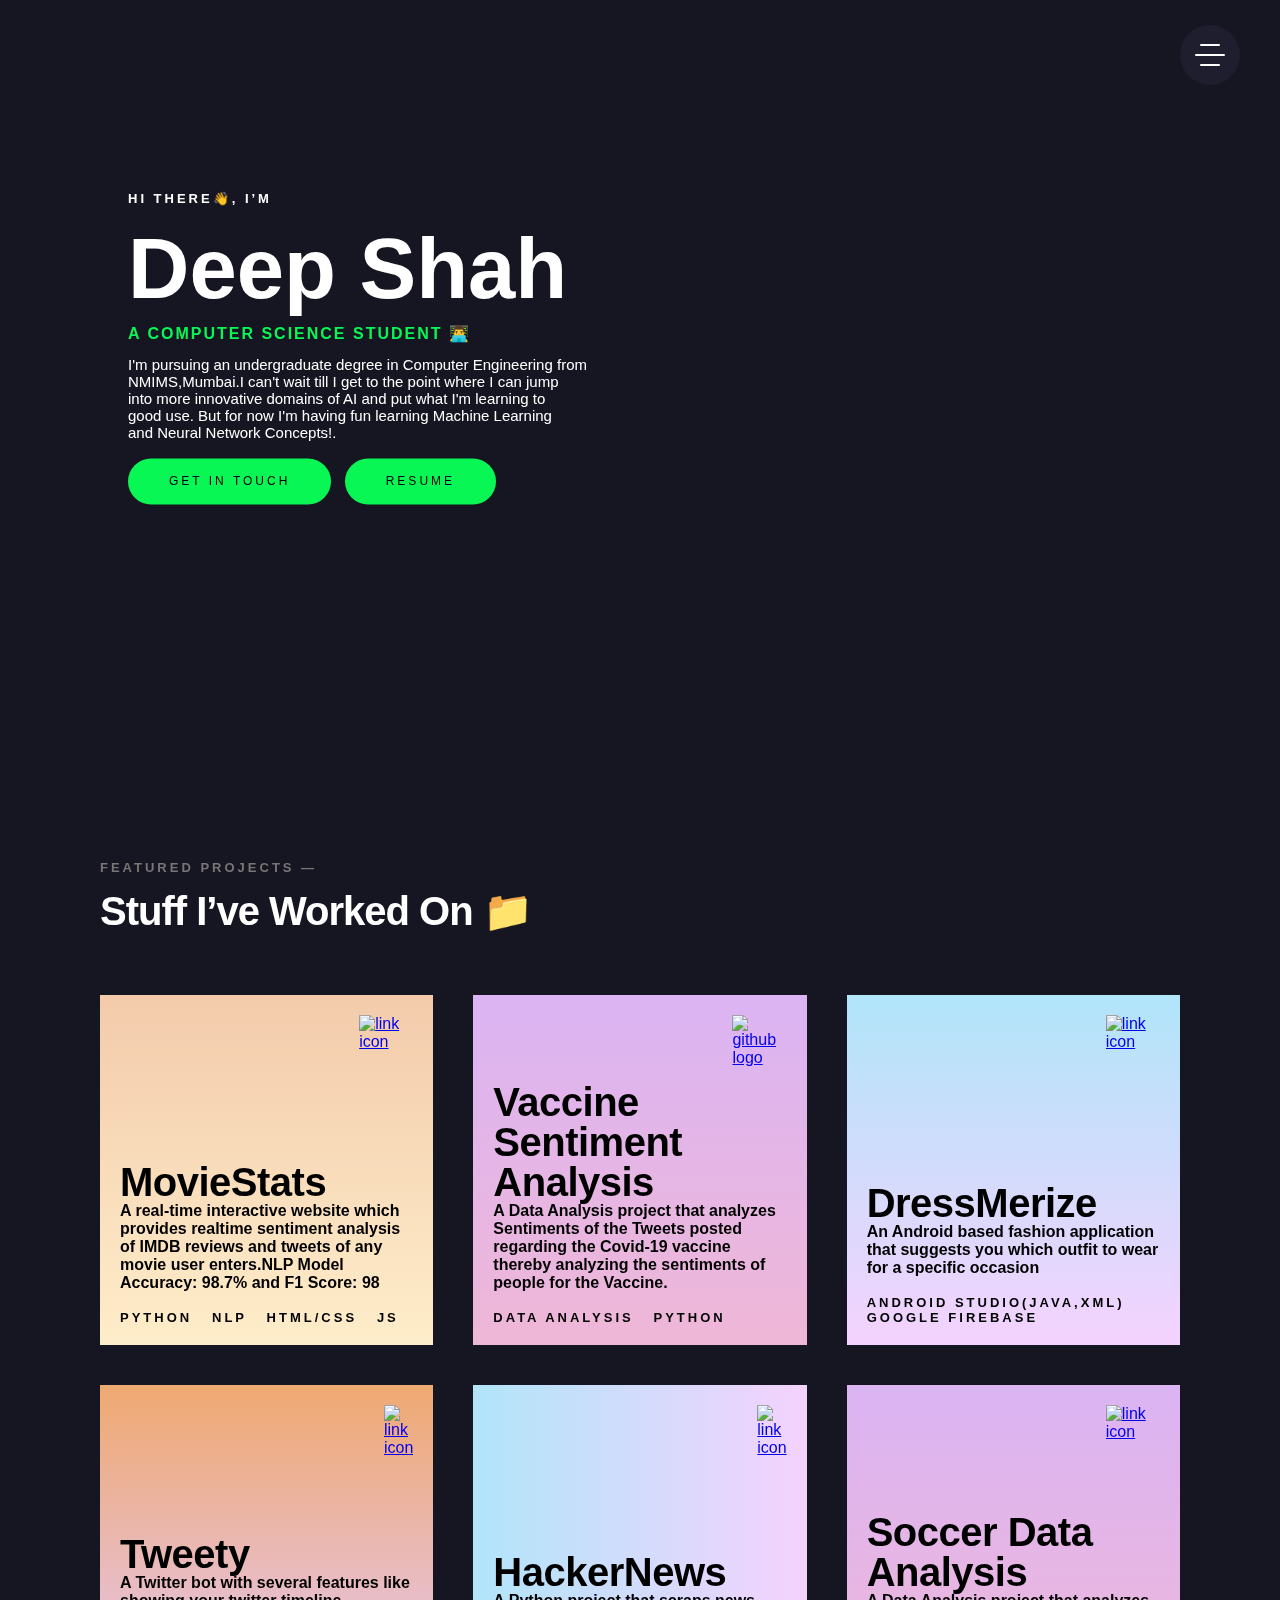
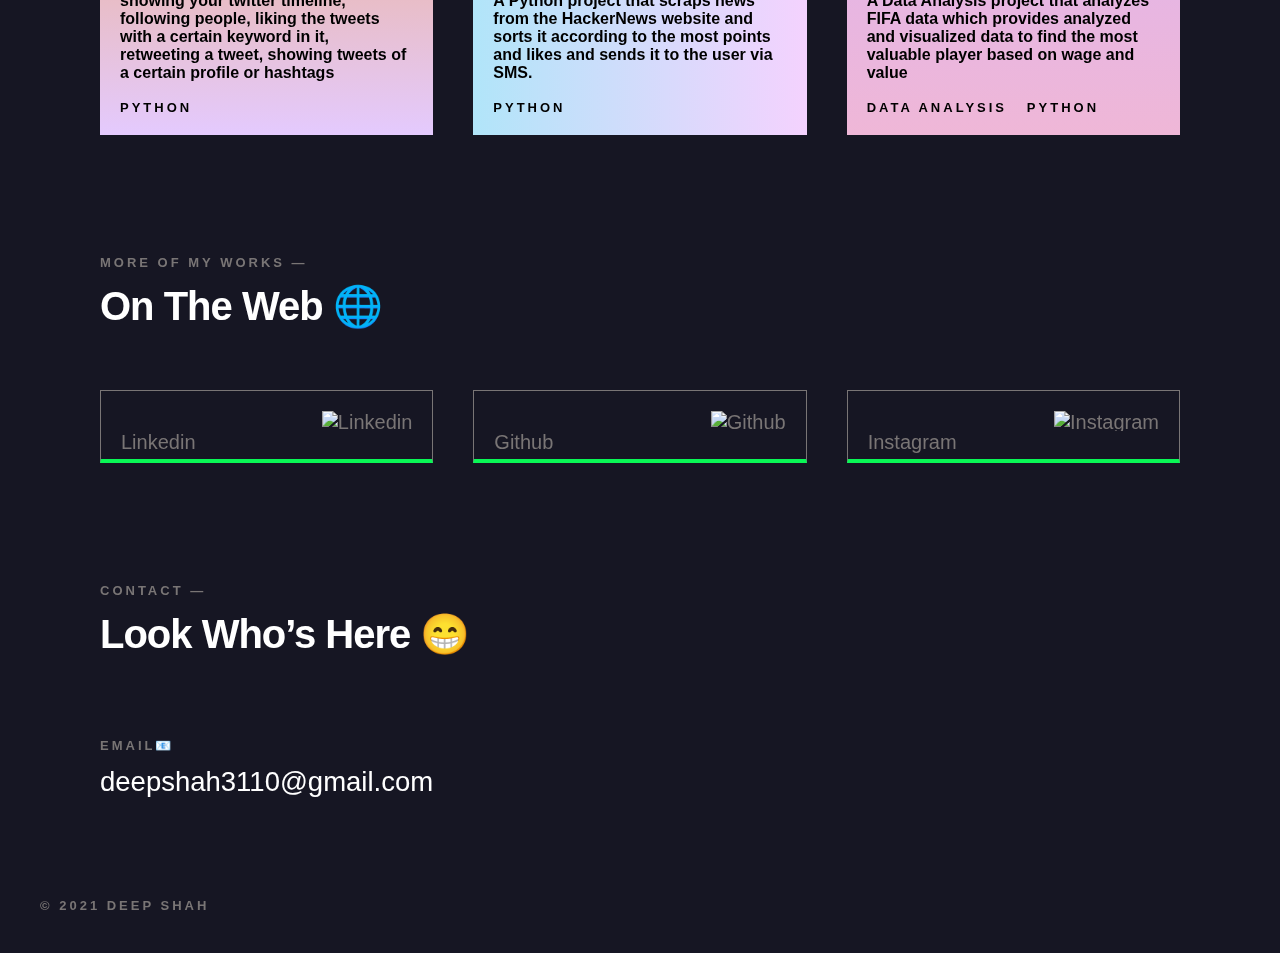
==== index.html @ 9e198e6c "Update index.html" ====
<!DOCTYPE html>
<html lang="en">
   <head>
      <meta charset="UTF-8">
      <meta name="viewport" content="width=device-width, initial-scale=1.0">
      <!-- Primary Meta Tags -->
<title>Deep Shah</title>
<meta name="title" content="Deep Shah">
<meta name="description" content="A Computer Science Student">
<meta property="og:image" content="https://i.ibb.co/HFxVt7S/Shared-Screenshot.jpg">


<meta property="og:type" content="website"
<meta property="og:title" content="Deep Shah">
<meta property="og:description" content="A Computer Science Student">
<meta property="og:image" content="https://i.ibb.co/HFxVt7S/Shared-Screenshot.jpg">

<!-- Twitter -->
<meta property="twitter:card" content="summary_large_image">
<meta property="twitter:title" content="Deep Shah">
<meta property="twitter:description" content="A Computer Science Student">
<meta property="twitter:image" content="https://i.ibb.co/HFxVt7S/Shared-Screenshot.jpg">

      <title>Deep Shah</title>
      <link rel="icon" type="image/png" sizes="32x32" href="img/favicon.ico">
      <meta name="theme-color" content="#000000">
      <meta name="description" content="Deep Shah Portfolio">
      <meta name="Keywords" content="Deep Shah, Portfolio, Student, Developer, Software Engineer, Mumbai, Indias">
      <meta property="og:site_name" content="deepshah.in">
      <meta property="og:title" content="Deep Shah">
      <meta property="og:description" content="A Computer Science Student">
      <meta property="og:image" itemprop="image" content="card.532ab2cb.png">
      <meta property="og:type" content="website">
      <meta name="twitter:card" content="summary_large_image">
      <meta name="twitter:site" content="@deepshah">
      <meta name="twitter:creator" content="@deepshah">
      <meta name="twitter:title" content="deepshah.in">
      <meta name="twitter:description" content="A Computer Science Student">
      <meta name="twitter:image" content="card.532ab2cb.png">
      <meta name="twitter:app:country" content="NG">
      <link rel="stylesheet" href="src.ab891ce8.css">
      <script type="text/javascript" src="https://code.jquery.com/jquery-1.12.1.min.js"></script>
      <script src="https://cdnjs.cloudflare.com/ajax/libs/magnific-popup.js/1.1.0/jquery.magnific-popup.js"></script>
      <link rel="stylesheet" href="https://cdnjs.cloudflare.com/ajax/libs/magnific-popup.js/1.1.0/magnific-popup.css" />
<script data-ad-client="ca-pub-5283065547699216" async src="https://pagead2.googlesyndication.com/pagead/js/adsbygoogle.js"></script>
      <!-- Global site tag (gtag.js) - Google Analytics -->
<script async src="https://www.googletagmanager.com/gtag/js?id=G-DWX4NHSK16"></script>
<script>
  window.dataLayer = window.dataLayer || [];
  function gtag(){dataLayer.push(arguments);}
  gtag('js', new Date());

  gtag('config', 'G-DWX4NHSK16');
</script>
<script src='https://kit.fontawesome.com/a076d05399.js'></script>
<!--INLINE CSS STARTS-->
<style>
.nav-container .nav-main .box-wrapper .box {
    background-color: #1e1e2f;;
    width: 25vw;
    height: 0;
}

body{
   overflow-x: hidden;
}
.nav-container .nav-icon {
    background-color: #1e1e2f;
    position: absolute;
    right: 4rem;
    top: 2.5rem;
    z-index: 10;
    width: 6rem;
    height: 6rem;
    border-radius: 50%;
    cursor: pointer;
    position: fixed;
    display: flex;
    flex-direction: column;
    align-items: center;
    justify-content: center;
}
.nav-container .nav-main__content--box .list__item a {
    text-transform: uppercase;
    font-size: 3rem;
    text-decoration: none;
    color: white;
    font-family: Calibre-Medium, sans-serif;
    letter-spacing: -1px;
    transition: all .2s ease-in-out;
}
</style>
<!--INLINE CSS ENDS-->
<!------------------------------------------------------------------------------------------------------>
<!--JAVASCRIPT CODE STARTS-->
<!--Embeded Video from MovieStats-->
<script>
   $(function() {
       $('.popup-youtube').magnificPopup({
           type: 'iframe',
           mainClass: 'mfp-fade',
           removalDelay: 160,
           preloader: false,
           fixedContentPos: false
       });
   });
</script>
<!--Embeded Video from DressMerize-->
<script>
        $(function() {
       $('#projectbox-vid').magnificPopup({
           type: 'iframe',
           mainClass: 'mfp-fade',
           removalDelay: 160,
           preloader: false,
           fixedContentPos: false
       });
   });
</script>
<!--Embeded Video from Tweety-->
<script>
         $(function() {
        $('#projectbox-vid1').magnificPopup({
            type: 'iframe',
            mainClass: 'mfp-fade',
            removalDelay: 160,
            preloader: false,
            fixedContentPos: false
        });
    });
</script>
<!--Embeded Video from HackerNews-->
<script>
            $(function() {
           $('#projectbox-vid2').magnificPopup({
               type: 'iframe',
               mainClass: 'mfp-fade',
               removalDelay: 160,
               preloader: false,
               fixedContentPos: false
           });
       });
</script>
<!--Embeded Video from Soccer Data Analysis-->
<script>
               $(function() {
              $('#projectbox-vid3').magnificPopup({
                  type: 'iframe',
                  mainClass: 'mfp-fade',
                  removalDelay: 160,
                  preloader: false,
                  fixedContentPos: false
              });
          });
</script>
<script>
                  $(function() {
                 $('#projectbox-vid4').magnificPopup({
                     type: 'iframe',
                     mainClass: 'mfp-fade',
                     removalDelay: 160,
                     preloader: false,
                     fixedContentPos: false
                 });
             });
</script>

<!--JAVASCRIPT CODE ENDS-->
<!------------------------------------------------------------------------------------------------------>
</head>
<body style="background-color: #161623">

      <div class="cursor"></div>
      <div class="nav-container">
         <div class="nav-icon">
            <div class="bar1"></div>
            <div class="bar2"></div>
            <div class="bar3"></div>
         </div>
         <nav class="nav-main">
            <div class="box-wrapper">
               <div class="box"></div>
               <div class="box"></div>
               <div class="box"></div>
               <div class="box"></div>
            </div>
            <div class="nav-main__content">
               <div class="nav-main__content--box">
                  <h4 class="heading-4" style="color:white">on the web</h4>
                  <div class="social-links">
                     <div class="social-links--box">
                        <link rel="stylesheet" href="https://cdnjs.cloudflare.com/ajax/libs/font-awesome/4.7.0/css/font-awesome.min.css">

                        <a href="https://www.linkedin.com/in/deep3110/" target="_blank"><i class="fa fa-linkedin" style="font-size:20px;color:white ;margin-right: 2rem;
                           height: 1.7rem;
                         "></i></a>
                         <a href="https://github.com/deep-3110" target="_blank"><i class="fa fa-github" style="font-size:20px;color:white ;margin-right: 2rem;
                           height: 1.7rem;
                         "></i></a>
                        
                       <a href="https://www.instagram.com/deep.shah31/" target="_blank"><i class="fa fa-instagram" style="font-size:20px;color:white ;margin-right: 2rem;
                        height: 1.7rem;
                      "></i></a>
                        </div>
                     <div class="social-links--box">  
                        <a href="mailto:deepshah3110@gmail.com" target="_blank"><i class="fa fa-envelope" style="font-size:20px;color:white ;margin-right: 2rem;
                        height: 1.7rem"></i></a>
                        <a href="https://www.hackerrank.com/deepshah3110" target="_blank"><i class="fab fa-hackerrank"style="font-size:20px;color:white ;margin-right: 2rem;
                           height: 1.7rem;"></i></a>
                        <a href="https://medium.com/@deepshah3110 " target="_blank"><i class="fa fa-medium" style="font-size:20px;color:white ;margin-right: 2rem;
                           height: 1.7rem;
                         "></i></a> </div>
                  </div>
                  <a class="resume" href="img/Deep Shah.pdf" target="_blank" rel="noopener noreferrer" style="font-size:40px;color:white">Resume 📗</a> 
               </div>
               <div class="nav-main__content--box">
                  
                  <ul class="list">
                     <h4 class="heading-4" style="color:white">Deep Shah</h4>
                   <br>
                     <li class="list__item"><a href="#home" class="list__link" style="color:white">Home</a></li>
                     <li class="list__item"><a href="#projects" class="list__link" style="color:white">projects</a></li>
                     <li class="list__item"><a href="#contact" class="list__link" style="color:white">contact</a></li>
                  </ul>
               </div>
            </div>
         </nav>
         <nav class="nav-sub">
            <picture>
               <source media="(max-width:37.5em)" srcset="">
         
            </picture>
         </nav>
      </div>
      <div class="smooth-scroll-wrapper">
         <section class="content">
            <header id="home" class="header">
               <div class="hero">
                  <h5 class="heading-5">Hi there👋, I’m</h5>
                  <br>
                <h1 style="  font-size: 85px;
                line-height: 90px;">
                   Deep Shah
                </h1>
                  <h4 class="heading-4 pri-color mt-s mb-s" style="letter-spacing: 2px;">A Computer Science Student 👨‍💻</h4>
                  <p class="paragraph mb-m" style="color:white">I'm pursuing an undergraduate degree in Computer Engineering from<br> NMIMS,Mumbai.I can't wait till I get to the point where I can jump<br> into more innovative domains of AI and put what I'm learning to<br> good use. But for now I'm having fun learning Machine Learning <br>and Neural Network Concepts!.</p>
                  <a href="#contact" class="cta">get in touch</a>
                  &nbsp; 
                  <a href="img/Deep Shah.pdf" target="_blank" class="cta">Resume</a> 
               </div>
            </header>
            <main>
               <section id="projects" class="project">
                  <h5 class="heading-5 sec-color mb-s">featured projects &mdash;</h5>
                  <h2 class="heading-2">Stuff I’ve worked on 📁</h2>
                  <!-------------------------------MOVIESTATS PROJECT CARD------------------------------------>
                  <div class="project-box__wrapper" >
                     <div class="project-box" id="projectbox-vid" href="https://drive.google.com/file/d/1_Iu3IIRG9fG-NnR9P7fNTydlkXpRRg5o/preview">
                        <div class="project-box__link"> <!--<a href="https://moviestat.herokuapp.com/" target="_blank" rel="noopener noreferrer"><img src="github.a1bad59c.svg" alt="github logo"></a>-->&nbsp; <a href="https://moviestat.herokuapp.com/" target="_blank" rel="noopener noreferrer"><img src="svg/link.66854e8a.svg" alt="link icon"></a> </div>
                        <div class="project-box__content">
                           <h3 class="heading-3 mb-l" style="margin-bottom: 0rem;">MovieStats</h3>
                           <h4 class="">A real-time interactive website which provides realtime sentiment analysis of IMDB reviews and
                              tweets of any movie user enters.NLP Model Accuracy: 98.7% and F1 Score: 98</h4>
                       <br>
                           <h5 class="heading-5">Python &nbsp; NLP &nbsp; HTML/CSS &nbsp; JS</h5>
                        </div>
                     </div>
                     
                     <!---------------COVID 19 VACCINE SENTIMENT ANALYSIS---------------->
                     <div class="project-box" onclick="location.href='https://github.com/deep-3110/Covid19-Vaccine-Sentiment-Analysis/blob/main/Covid-19%20Vaccine%20Sentiment%20Analysis.ipynb'">
                        <div class="project-box__link"> &nbsp;<a href="https://github.com/deep-3110/Covid19-Vaccine-Sentiment-Analysis/blob/main/Covid-19%20Vaccine%20Sentiment%20Analysis.ipynb" target="_blank" rel="noopener noreferrer"><img src="svg/link.66854e8a.svg" alt="github logo"></a><!--&nbsp; <a class="popup-youtube" href="https://drive.google.com/file/d/1nu9xFA_rJ9eEJfsdBsHn_STsyOIgYeQ9/preview" target="_blank" rel="noopener noreferrer"><img src="svg/link.66854e8a.svg" alt="link icon"></a>--> </div>
                        <div class="project-box__content">
                           <h3 class="heading-3 mb-l" style="margin-bottom: 0rem;">Vaccine Sentiment Analysis</h3>
                          <h4 class="">A Data Analysis project that analyzes Sentiments of the Tweets posted regarding the Covid-19 vaccine thereby analyzing the sentiments of people for the Vaccine.</h4>
                      <br>
                          <h5 class="heading-5">Data Analysis &nbsp; Python</h5></div>
                     </div>
                     
                  <!-------------------------------DRESSMERIZE PROJECT CARD------------------------------------>
                     <div class="project-box" id="projectbox-vid1" href="https://drive.google.com/file/d/1kJZit7S6lqpl5-kJCbyme80lWjgjj3o6/preview" >
                        <div class="project-box__link"> <!--<a href="https://drive.google.com/file/d/1kJZit7S6lqpl5-kJCbyme80lWjgjj3o6/view?usp=sharing" target="_blank" rel="noopener noreferrer"><img src="github.a1bad59c.svg" alt="github logo"></a>-->&nbsp; <a class="popup-youtube" href="https://drive.google.com/file/d/1kJZit7S6lqpl5-kJCbyme80lWjgjj3o6/preview" target="_blank" rel="noopener noreferrer"><img src="svg/link.66854e8a.svg" alt="link icon"></a> </div>
                        <div class="project-box__content">
                           <h3 class="heading-3 mb-l" style="margin-bottom: 0rem;">DressMerize</h3>
                          <h4 class="">An Android based fashion application that suggests you which outfit to wear for a specific occasion</h4>
                      <br>
                          <h5 class="heading-5">Android Studio(Java,XML) &nbsp; Google Firebase</h5>
                  </div>
                     </div>
                     
                  <!-------------------------------TWEETS PROJECT CARD------------------------------------>
                     <div class="project-box"  id="projectbox-vid2" href="https://drive.google.com/file/d/1nu9xFA_rJ9eEJfsdBsHn_STsyOIgYeQ9/preview">
                        <div class="project-box__link"> <!--<a href="https://drive.google.com/file/d/1nu9xFA_rJ9eEJfsdBsHn_STsyOIgYeQ9/view?usp=sharing" target="_blank" rel="noopener noreferrer"><img src="github.a1bad59c.svg" alt="github logo"></a>-->&nbsp; <a class="popup-youtube" href="https://drive.google.com/file/d/1nu9xFA_rJ9eEJfsdBsHn_STsyOIgYeQ9/preview" target="_blank" rel="noopener noreferrer"><img src="svg/link.66854e8a.svg" alt="link icon"></a> </div>
                        <div class="project-box__content">
                           <h3 class="heading-3 mb-l" style="margin-bottom: 0rem;">Tweety</h3>
                          <h4 class="">A Twitter bot with several features like showing your twitter timeline, following people, liking the tweets with a certain keyword in it, retweeting a tweet, showing tweets of a certain profile or hashtags</h4>
                      <br>
                          <h5 class="heading-5">Python</h5></div>
                     </div>
                     
                  <!-------------------------------HACKERNEWS PROJECT CARD------------------------------------>
                     <div class="project-box"  id="projectbox-vid3" href="https://drive.google.com/file/d/1VM1yaqKwY2SGwjmaCfVyrjHgW8tpm-_E/preview" >
                        <div class="project-box__link"> <!--<a href="https://drive.google.com/file/d/1VM1yaqKwY2SGwjmaCfVyrjHgW8tpm-_E/view?usp=sharing" target="_blank" rel="noopener noreferrer"><img src="github.a1bad59c.svg" alt="github logo"></a>-->&nbsp;&nbsp; <a a class="popup-youtube" href="https://drive.google.com/file/d/1VM1yaqKwY2SGwjmaCfVyrjHgW8tpm-_E/preview" target="_blank" rel="noopener noreferrer"><img src="svg/link.66854e8a.svg" alt="link icon"></a> </div>
                        <div class="project-box__content">
                         <h3 class="heading-3 mb-l" style="margin-bottom: 0rem;">HackerNews</h3>
                          <h4 class="">A Python project that scraps news from the HackerNews website and sorts it according to the most points and likes and sends it to the user via SMS. </h4>
                      <br>
                          <h5 class="heading-5">Python</h5>    
                        </div>
                     </div>
                     
                  <!-------------------------------SOCCER DATA ANALYSIS PROJECT CARD------------------------------------>
                     <div class="project-box "  id="projectbox-vid4" href="https://drive.google.com/file/d/1BQdvx9l5_LL1M-qfLqq4WsltyRWAHfHU/preview">
                        <div class="project-box__link"> <!--<a href="https://drive.google.com/file/d/1nu9xFA_rJ9eEJfsdBsHn_STsyOIgYeQ9/view?usp=sharing" target="_blank" rel="noopener noreferrer"><img src="github.a1bad59c.svg" alt="github logo"></a>-->&nbsp; <a class="popup-youtube" href="https://drive.google.com/file/d/1BQdvx9l5_LL1M-qfLqq4WsltyRWAHfHU/preview" target="_blank" rel="noopener noreferrer"><img src="svg/link.66854e8a.svg" alt="link icon"></a> </div>
                        <div class="project-box__content">
                           <h3 class="heading-3 mb-l" style="margin-bottom: 0rem;">Soccer Data analysis</h3>
                         <h4 class="">A Data Analysis project that analyzes FIFA data which provides analyzed and visualized data to find the most valuable player based on wage and value </h4>
                       
                      <br>
                      <h5 class="heading-5">Data Analysis &nbsp; Python</h5>
                     </div>
            
               </section>
               
                  <!-------------------------------CONTACT US SECTION------------------------------------>
               <section class="web">
                  <h5 class="heading-5 sec-color mb-s">More of my works &mdash;</h5>
                  <h2 class="heading-2" style="color:white">On the Web 🌐</h2>
                  <div class="web-box__wrapper">
                     
                     <div class="web-box"> <a href="https://www.linkedin.com/in/deep3110/" target="_blank" rel="noopener noreferrer"><img src="svg/linkedin.5f3fc4ea.svg" alt="linkedin">linkedin</a> </div>
                     <div class="web-box"> <a href="https://github.com/deep-3110" target="_blank" rel="noopener noreferrer"><img src="svg/github-web.07161e96.svg" alt="github">github</a> </div>
                     <div class="web-box"> <a href="https://www.instagram.com/deep.shah31/" target="_blank" rel="noopener noreferrer"><img src="svg/instagram.438bb1a6.svg" alt="instagram">instagram</a> </div>
                       </div>
               </section>
               <section id="contact" class="contact">
                  <h5 class="heading-5 sec-color mb-s">contact &mdash;</h5>
                  <h2 class="heading-2">look who’s here 😁</h2>
                  <div class="contact-box__wrapper">
                     <div class="contact-box">
                        <h5 class="heading-5 sec-color mb-s">email📧</h5>
                        <a href="mailto:deepshah3110@gmail.com" target="_blank" rel="nofollow noopener noreferrer">deepshah3110@gmail.com</a> 
                     </div>
                     <div class="contact-box">
                       <!-- <h5 class="heading-5 sec-color mb-s">phone</h5>
                        <a href="tel:WRITEYOURNUMBER WITH CODE EXAMPLE +91NUMBER">ENTER YOUR NUMBER HERE</a> -->
                     </div>
                  </div>
               </section>
            </main>
            <footer class="footer">
               <h5 class="heading-5">© 2021 Deep Shah</h5>
               </footer>
         </section>
      </div>
      <script>var e=document.body,t=document.getElementsByClassName("smooth-scroll-wrapper")[0],n=t.getBoundingClientRect().height-"100px",a=.08,o=0;function r(){var e="translateY(-"+(o+=(window.pageYOffset-o)*a)+"px) translateZ(0)";t.style.transform=e,callScroll=requestAnimationFrame(r)}e.style.height=Math.floor(n)+"px",r();var s=document.querySelector("section"),l=window.pageYOffset,i=function e(){var t=window.pageYOffset,n=.2*(t-l);s.style.transform="skewY("+n+"deg)",l=t,requestAnimationFrame(e)};i();</script> <script src="https://cdnjs.cloudflare.com/ajax/libs/gsap/3.3.1/gsap.min.js"></script> <script src="src.ba611162.js"></script>
   </body>
</html>
---- src.ab891ce8.css ----
@font-face {
	font-family: Calibre-SemiBold;
	src: url(fonts/Calibre-SemiBold.21cc3335.woff) format("woff"), url(fonts/Calibre-SemiBold.2c27f793.ttf) format("truetype"), url(svg/Calibre-Semibold.320db03b.svg#Calibre-Semibold) format("svg");
	font-weight: 700;
	font-style: normal;
	font-display: swap
}

@font-face {
	font-family: Calibre-Medium;
	src: url(fonts/Calibre-Medium.bb31c6b1.woff) format("woff"), url(fonts/Calibre-Medium.cb484263.ttf) format("truetype");
	font-weight: 400;
	font-style: normal;
	font-display: swap
}

@font-face {
	font-family: Calibre-Regular;
	src: url(fonts/Calibre-Regular.0e30637c.woff) format("woff"), url(fonts/Calibre-Regular.ad23bcd8.ttf) format("truetype");
	font-weight: 400;
	font-style: normal;
	font-display: swap
}

*,
:after,
:before {
	margin: 0;
	padding: 0;
	box-sizing: inherit
}

html {
	font-size: 62.5%;
	box-sizing: border-box;
	text-rendering: optimizeLegibility;
	-webkit-font-smoothing: antialiased;
	-moz-osx-font-smoothing: grayscale;
	scroll-behavior: smooth;
	width: 100%;
	height: 100%
}

@media only screen and (max-width:62.5em) {
	html {
		font-size: 56.25%
	}
}

@media only screen and (max-width:56.25em) {
	html {
		font-size: 54%
	}
}

@media only screen and (max-width:37.5em) {
	html {
		font-size: 51%
	}
}

@media only screen and (min-width:112.5em) {
	html {
		font-size: 75%
	}
}

body {
	font-family: Calibre-Regular, sans-serif;
	font-size: 1.6rem;
	background-color: #000;
	color: #fff;
	overflow-x: hidden;
	cursor: none;
	position: relative;
	width: 100%;
	height: 100%
}

@media only screen and (min-width:20em) {
	body {
		overflow-x: scroll
	}
}

main {
	display: grid;
	grid-template-columns: 1fr repeat(12, minmax(min-content, 10rem)) 1fr
}

.noScroll {
	overflow-y: hidden
}

.smooth-scroll-wrapper {
	position: relative;
	width: 100vw
}

section {
	transition: transform .25s;
	will-change: transform
}

.preloader {
	width: 100vw;
	height: 100vh;
	position: absolute;
	top: 0;
	left: 0;
	background-color: #000;
	z-index: 20
}

.preloader #logo {
	position: absolute;
	top: 50%;
	left: 50%;
	transform: translate(-50%, -50%)
}

.preloader #logo path:first-child {
	stroke-width: 1;
	stroke-dasharray: 393.5;
	stroke-dashoffset: 393.5;
	animation: line-anim 2s ease forwards
}

.preloader #logo path:nth-child(2) {
	stroke-width: 1;
	stroke-dasharray: 430;
	stroke-dashoffset: 430;
	animation: line-anim 2s ease .3s forwards
}

.preloader #logo path:nth-child(3) {
	stroke-width: 1;
	stroke-dasharray: 413;
	stroke-dashoffset: 413;
	animation: line-anim 2s ease .6s forwards
}

.preloader #logo path:nth-child(4) {
	stroke-width: 1;
	stroke-dasharray: 290;
	stroke-dashoffset: 290;
	animation: line-anim 2s ease .9s forwards
}

.preloader #logo path:nth-child(5) {
	stroke-width: 1;
	stroke-dasharray: 187;
	stroke-dashoffset: 187;
	animation: line-anim 2s ease 1.2s forwards
}

.preloader #logo path:nth-child(6) {
	stroke-width: 1;
	stroke-dasharray: 393;
	stroke-dashoffset: 393;
	animation: line-anim 2s ease 1.5s forwards
}

.preloader svg {
	animation: fill .6s ease-in 3s forwards
}

@keyframes line-anim {
	to {
		stroke-dashoffset: 0
	}
}

@keyframes fill {
	0% {
		fill: transparent
	}
	to {
		fill: #09f755
	}
}

.cursor {
	width: 2rem;
	height: 2rem;
	border: 2.5px solid #fff;
	border-radius: 50%;
	position: absolute;
	top: -10rem;
	left: -10rem;
	pointer-events: none;
	transform: translate(-50%, -50%);
	transform-origin: 100% 100%;
	transition: all .3s ease;
	transition-property: background, transform
}

@media only screen and (max-width:62.5em) {
	.cursor {
		opacity: 0
	}
}

.heading-2 {
	letter-spacing: -1px
}

.heading-2,
.heading-3 {
	font-size: 4rem;
	text-transform: capitalize
}

.heading-3 {
	letter-spacing: -.5px;
	line-height: 4rem;
	font-family: Calibre-Medium, sans-serif
}

.heading-4 {
	letter-spacing: 5px
}

.heading-4,
.heading-5 {
	text-transform: uppercase
}

.heading-5 {
	font-size: 1.3rem;
	letter-spacing: 3px
}

.paragraph {
	font-size: 1.5rem;
	color: #797575
}

.cta {
	background-color: #09f755;
	padding: 1.5rem 4rem;
	text-decoration: none;
	color: #000;
	border-radius: 10rem;
	text-transform: uppercase;
	font-size: 1.2rem;
	font-family: Calibre-SemiBold, sans-serif;
	letter-spacing: 3px;
	border: 1.5px solid transparent;
	cursor: pointer;
	transition: all .3s ease-in-out
}

.cta:hover {
	background-color: transparent;
	border: 1.5px solid #fff;
	color: #fff
}

.pri-color {
	color: #09f755
}

.sec-color {
	color: #797575
}

.mb-l {
	margin-bottom: 5rem
}

.mb-m {
	margin-bottom: 3rem
}

.mb-s {
	margin-bottom: 1.3rem
}

.mt-s {
	margin-top: 1rem
}

.contact {
	grid-column: 2/14;
	padding: 6rem
}

.contact-box__wrapper {
	margin-top: 8rem;
	display: grid;
	grid-template-columns: repeat(auto-fit, minmax(35rem, 1fr));
	grid-gap: 4rem
}

.contact-box a {
	font-size: 2.75rem;
	text-decoration: none;
	color: #fff;
	font-family: Calibre-Medium, sans-serif;
	transition: color .2s ease-in-out
}

.contact-box a:hover {
	color: #09f755
}

.footer {
	display: flex;
	justify-content: space-between;
	padding: 4rem;
	color: #797575
}

.nav-container {
	position: absolute;
	padding: 4rem;
	top: 0;
	left: 0
}

.nav-container .nav-icon {
	background-color: #000;
	position: absolute;
	right: 4rem;
	top: 2.5rem;
	z-index: 10;
	width: 6rem;
	height: 6rem;
	border-radius: 50%;
	cursor: pointer;
	position: fixed;
	display: flex;
	flex-direction: column;
	align-items: center;
	justify-content: center
}

.nav-container .nav-icon .bar1,
.nav-container .nav-icon .bar2,
.nav-container .nav-icon .bar3 {
	width: 20px;
	height: 2px;
	margin: 4px 0;
	transition: .4s;
	background-color: #fff;
	border-radius: 1rem
}

.nav-container .nav-icon .bar2 {
	width: 30px;
	transform-origin: right
}

.nav-container .nav-main {
	position: fixed;
	top: 0;
	left: 0;
	z-index: 1
}

.nav-container .nav-main .box-wrapper {
	position: absolute;
	top: 0;
	left: 0;
	z-index: 1;
	display: flex
}

.nav-container .nav-main .box-wrapper .box {
	background-color: #09f755;
	width: 25vw;
	height: 0
}

.nav-container .nav-main .mobile-logo {
	position: absolute;
	top: 4rem;
	left: 4rem;
	z-index: 2;
	filter: brightness(1%);
	opacity: 0
}

.nav-container .nav-main__content {
	opacity: 0;
	visibility: hidden;
	width: 95vw;
	position: absolute;
	top: 15rem;
	left: 4rem;
	z-index: 2;
	display: grid;
	grid-template-columns: repeat(auto-fit, minmax(35rem, 1fr));
	grid-gap: 4rem;
	padding: 4rem;
	color: #000
}

.nav-container .nav-main__content--box {
	display: flex;
	flex-direction: column;
	justify-content: space-between;
	min-height: 25rem
}

.nav-container .nav-main__content--box .social-links {
	display: flex;
	flex-direction: column
}

.nav-container .nav-main__content--box .social-links--box {
	display: flex;
	align-items: center
}

.nav-container .nav-main__content--box .social-links--box img {
	margin-right: 2rem;
	height: 1.7rem;
	filter: brightness(1%)
}

.nav-container .nav-main__content--box .social-links--box:nth-child(2) {
	margin-top: 1rem
}

.nav-container .nav-main__content--box .resume {
	font-size: 5rem;
	text-decoration: none;
	color: #000;
	font-family: Calibre-Medium, sans-serif;
	letter-spacing: -2px;
	align-self: flex-start;
	transition: all .2s ease-in-out
}

.nav-container .nav-main__content--box .resume:hover {
	letter-spacing: 3px
}

.nav-container .nav-main__content--box .list {
	justify-self: flex-start
}

.nav-container .nav-main__content--box .list__item {
	list-style: none
}

.nav-container .nav-main__content--box .list__item:not(:last-child) {
	margin-bottom: 3.5rem
}

.nav-container .nav-main__content--box .list__item a {
	text-transform: uppercase;
	font-size: 3rem;
	text-decoration: none;
	color: #000;
	font-family: Calibre-Medium, sans-serif;
	letter-spacing: -1px;
	transition: all .2s ease-in-out
}

.nav-container .nav-main__content--box .list__item a:hover {
	letter-spacing: 3px
}

.nav-container .nav-sub {
	position: absolute
}

.header {
	position: relative;
	overflow: hidden;
	min-height: 80rem
}

@media only screen and (max-width:37.5em) {
	.header {
		min-height: 70rem
	}
}

.header:after {
	content: "";
	position: absolute;
	width: 100vw;
	height: 100%;
	top: 0;
	right: 0;
	z-index: -1;
	background: url(svg/home-bg.19753168.svg) 100% 0 no-repeat
}

@media only screen and (max-width:56.25em) {
	.header:after {
		transform: rotate(90deg);
		background-position: 50% 0;
		left: 0;
		bottom: 0
	}
}

.header .hero {
	position: absolute;
	top: 50%;
	left: 10%;
	transform: translateY(-70%)
}

@media only screen and (max-width:56.25em) {
	.header .hero {
		top: 55%
	}
}

.text-container {
	width: 25rem;
	position: relative;
	overflow: hidden;
	height: 10rem;
	margin: 1rem 0 1rem -2rem
}

.text-container video {
	position: absolute;
	top: 0;
	width: 24rem;
	height: 10rem
}

.text-container svg {
	position: absolute;
	top: -1rem;
	left: -.75rem;
	width: 27rem
}

.text-container span {
	font-size: 8rem;
	color: hsla(0, 0%, 100%, 0);
	text-transform: lowercase;
	font-family: Calibre-SemiBold, sans-serif;
	position: absolute;
	top: 1.5rem;
	left: 1.5rem
}

.nav-anim .bar1 {
	transform: rotate(-45deg) translate(-6px, 7px)
}

.nav-anim .bar2 {
	transform: translateX(200%);
	opacity: 0
}

.nav-anim .bar3 {
	transform: rotate(45deg) translate(-7px, -8px)
}

.project {
	grid-column: 2/14;
	padding: 6rem
}

.project-box__wrapper {
	display: grid;
	grid-template-columns: repeat(auto-fit, minmax(25rem, 1fr));
	grid-gap: 4rem;
	color: #000;
	margin-top: 6rem
}

.project-box {
	padding: 2rem;
	height: 35rem;
	display: flex;
	flex-direction: column;
	justify-content: space-between;
	position: relative
}

.project-box:hover {
	border: 2px solid #fff;
	color: #fff
}

.project .project-box:first-child {
	background: linear-gradient(180deg, #f3cbab, #feedca)
}

.project .project-box:nth-child(3) {
	background: linear-gradient(180deg, #b1e5f9, #f4d2fe)
}

.project .project-box:nth-child(2) {
	background: linear-gradient(180deg, #dbb4f3, #efb7d7)
}

.project .project-box:nth-child(4) {
	background: linear-gradient(180deg, #efa971, #e4cafe)
}


.project .project-box:nth-child(4) .project-box__link {
	width: min-content
}

.project .project-box:nth-child(5) {
	background: linear-gradient(90deg, #b1e5f9, #f4d2fe)
}
.project .project-box:nth-child(6) {
	background: linear-gradient(180deg, #dbb4f3, #efb7d7)
}

.project .project-box:nth-child(5) .project-box__link {
	width: min-content
}

.project-box__link {
	align-self: flex-end;
	width: 20%;
	display: flex;
	justify-content: space-between;
	align-items: center
}

@media only screen and (max-width:56.25em) {
	.project-box__link {
		width: 30%
	}
}

.project-box__content {
	align-self: center
}

.project-box:first-child,
.project-box:nth-child(2),
.project-box:nth-child(3),
.project-box:nth-child(4),
.project-box:nth-child(5),
.project-box:nth-child(6) {
	background: linear-gradient(180deg, #f3cbab, #feedca)
}

.project-box:first-child:after,
.project-box:nth-child(2):after,
.project-box:nth-child(3):after,
.project-box:nth-child(4):after,
.project-box:nth-child(5):after,
.project-box:nth-child(6):after {
	content: "";
	position: absolute;
	width: 103%;
	height: 101%;
	top: 1rem;
	right: 0;
	z-index: -1
}

.project-box:first-child:hover,
.project-box:nth-child(2):hover,
.project-box:nth-child(3):hover,
.project-box:nth-child(4):hover,
.project-box:nth-child(5):hover,
.project-box:nth-child(6):hover {
	background: none;
	background-color: #000
}

.project-box:first-child:hover img,
.project-box:nth-child(2):hover img,
.project-box:nth-child(3):hover img,
.project-box:nth-child(4):hover img,
.project-box:nth-child(5):hover img,
.project-box:nth-child(6):hover img {
	filter: invert(1)
}

.project-box:first-child:hover:after,
.project-box:nth-child(2):hover:after,
.project-box:nth-child(3):hover:after,
.project-box:nth-child(4):hover:after,
.project-box:nth-child(5):hover:after,
.project-box:nth-child(6):hover img {
	outline: 2px solid #fff
}

.web {
	grid-column: 2/14;
	padding: 6rem
}

.web-box__wrapper {
	display: grid;
	grid-template-columns: repeat(auto-fit, minmax(25rem, 1fr));
	grid-gap: 4rem;
	margin-top: 6rem
}

.web-box {
	padding: 2rem 2rem .5rem;
	border: 1px solid #797575;
	border-bottom: 4px solid #09f755
}

.web-box a {
	display: flex;
	flex-direction: column;
	font-size: 2rem;
	text-transform: capitalize;
	text-decoration: none;
	color: #797575;
	font-family: Calibre-Medium, sans-serif;
	transition: color .3s ease-in-out
}

.web-box a img {
	align-self: flex-end;
	height: 2rem
}

.web-box a:hover {
	color: #fff
}


/*# sourceMappingURL=src.ab891ce8.css.map */
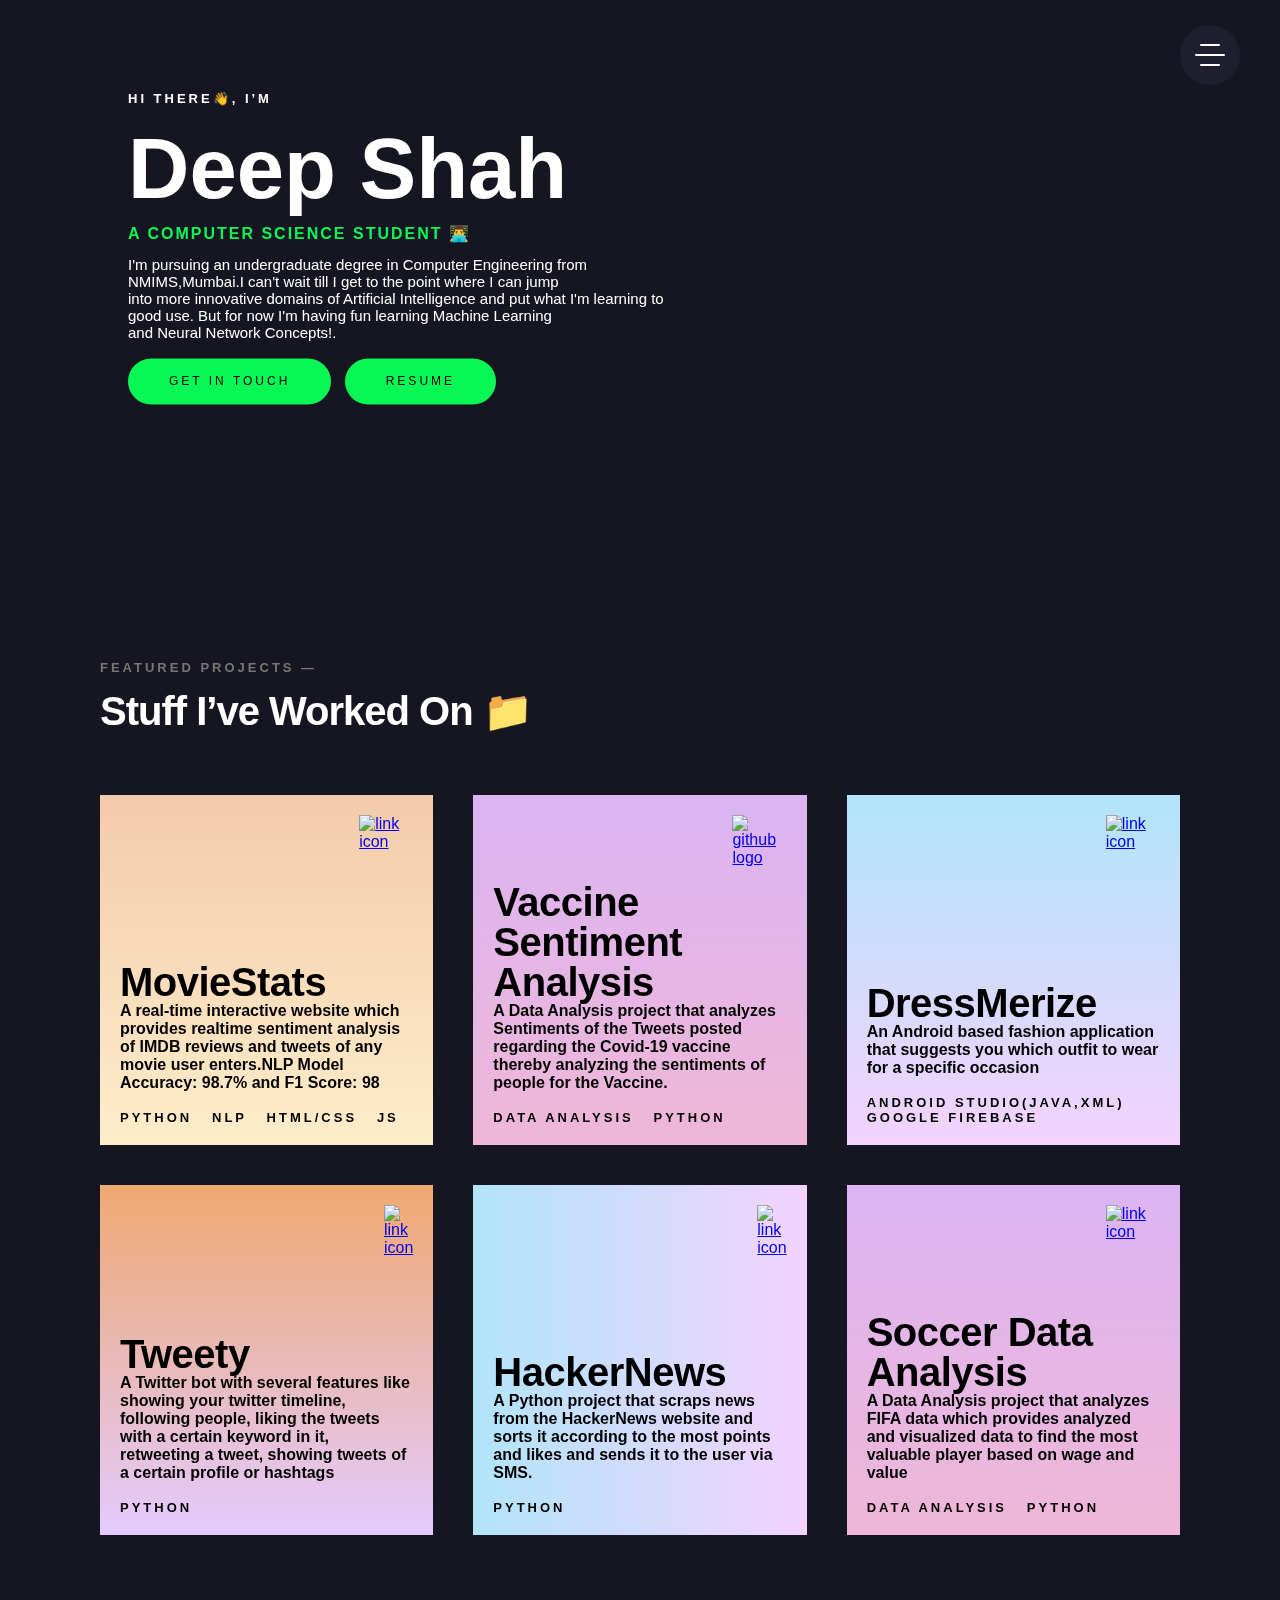
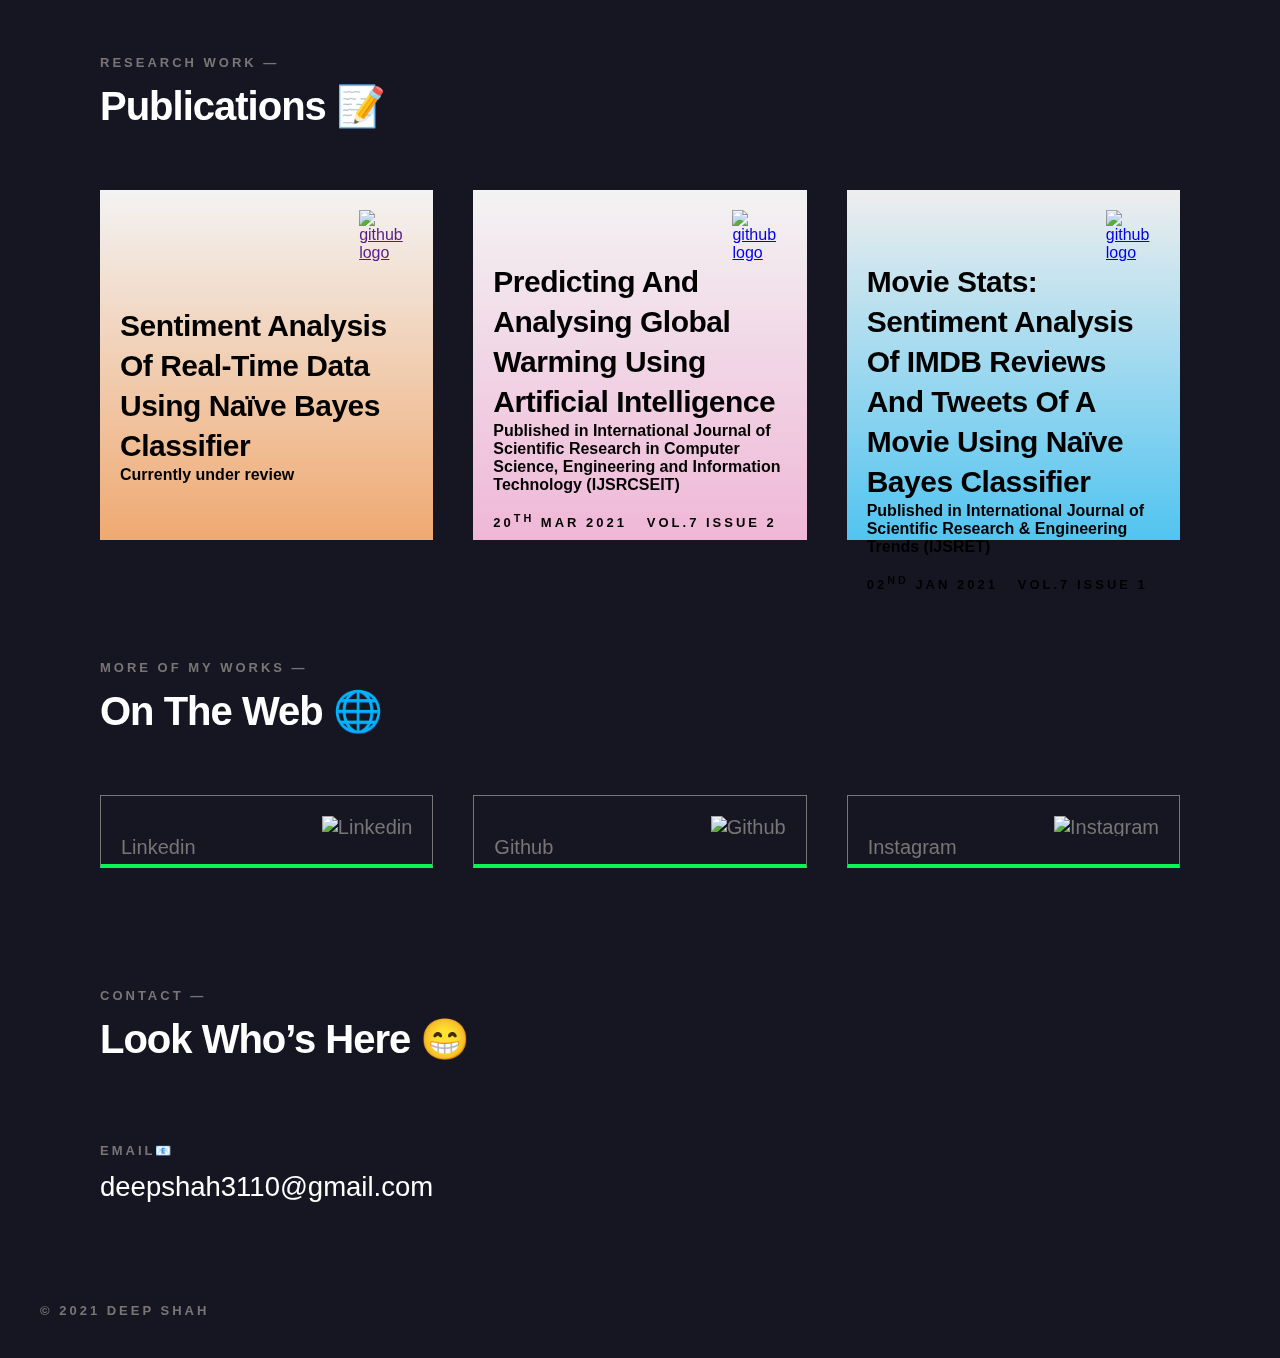
==== commit 4540e1cf: "26042021" ====
--- a/index.html
+++ b/index.html
@@ -220,6 +220,8 @@
                    <br>
                      <li class="list__item"><a href="#home" class="list__link" style="color:white">Home</a></li>
                      <li class="list__item"><a href="#projects" class="list__link" style="color:white">projects</a></li>
+                     
+                     <li class="list__item"><a href="#projects" class="list__link" style="color:white">publications</a></li>
                      <li class="list__item"><a href="#contact" class="list__link" style="color:white">contact</a></li>
                   </ul>
                </div>
@@ -234,7 +236,7 @@
       </div>
       <div class="smooth-scroll-wrapper">
          <section class="content">
-            <header id="home" class="header">
+            <header id="home" class="header" style="min-height: 60rem">
                <div class="hero">
                   <h5 class="heading-5">Hi there👋, I’m</h5>
                   <br>
@@ -243,7 +245,7 @@
                    Deep Shah
                 </h1>
                   <h4 class="heading-4 pri-color mt-s mb-s" style="letter-spacing: 2px;">A Computer Science Student 👨‍💻</h4>
-                  <p class="paragraph mb-m" style="color:white">I'm pursuing an undergraduate degree in Computer Engineering from<br> NMIMS,Mumbai.I can't wait till I get to the point where I can jump<br> into more innovative domains of AI and put what I'm learning to<br> good use. But for now I'm having fun learning Machine Learning <br>and Neural Network Concepts!.</p>
+                  <p class="paragraph mb-m" style="color:white">I'm pursuing an undergraduate degree in Computer Engineering from<br> NMIMS,Mumbai.I can't wait till I get to the point where I can jump<br> into more innovative domains of Artificial Intelligence and put what I'm learning to<br> good use. But for now I'm having fun learning Machine Learning <br>and Neural Network Concepts!.</p>
                   <a href="#contact" class="cta">get in touch</a>
                   &nbsp; 
                   <a href="img/Deep Shah.pdf" target="_blank" class="cta">Resume</a> 
@@ -320,7 +322,50 @@
                      </div>
             
                </section>
-               
+               <!--Publication Section-->
+               <section id="projects" class="project">
+                  <h5 class="heading-5 sec-color mb-s">research work &mdash;</h5>
+                  <h2 class="heading-2">Publications 📝</h2>
+                   <div class="project-box__wrapper" >
+                      <!----------------------Under Review--------------------------------------------->
+                 
+                     <div class="project-box" onclick="location.href=''" style="background: linear-gradient(
+                        180deg
+                        , #f3f3f3, #efa971);">
+                        <div class="project-box__link"> &nbsp;<a href="" target="_blank" rel="noopener noreferrer"><img src="svg/link.66854e8a.svg" alt="github logo"></a><!--&nbsp; <a class="popup-youtube" href="https://drive.google.com/file/d/1nu9xFA_rJ9eEJfsdBsHn_STsyOIgYeQ9/preview" target="_blank" rel="noopener noreferrer"><img src="svg/link.66854e8a.svg" alt="link icon"></a>--> </div>
+                        <div class="project-box__content">
+                           <h3 class="heading-3 mb-l" style="margin-bottom: 0rem; font-size: 3rem;">Sentiment Analysis of Real-Time Data using Naïve 
+                              Bayes Classifier</h3>
+                          <h4 class="">Currently under review</h4>
+                      <br>
+                          <h5 class="heading-5"><sup></sup>  &nbsp; </h5></div>
+                     </div>
+                      <!----------------------Predicting and Analysing Global Warming using Artificial Intelligence--------------------------------------------->
+                 
+                     <div class="project-box" onclick="location.href='https://ijsrcseit.com/CSEIT217222'" style="background: linear-gradient(
+                        180deg
+                        , #f3f3f3, #efb7d7);">
+                        <div class="project-box__link"> &nbsp;<a href="https://ijsrcseit.com/CSEIT217222" target="_blank" rel="noopener noreferrer"><img src="svg/link.66854e8a.svg" alt="github logo"></a><!--&nbsp; <a class="popup-youtube" href="https://drive.google.com/file/d/1nu9xFA_rJ9eEJfsdBsHn_STsyOIgYeQ9/preview" target="_blank" rel="noopener noreferrer"><img src="svg/link.66854e8a.svg" alt="link icon"></a>--> </div>
+                        <div class="project-box__content">
+                           <h3 class="heading-3 mb-l" style="margin-bottom: 0rem; font-size: 3rem;">Predicting and Analysing Global Warming using Artificial Intelligence</h3>
+                          <h4 class="">Published in International Journal of Scientific Research in Computer Science, Engineering and Information Technology (IJSRCSEIT)</h4>
+                      <br>
+                          <h5 class="heading-5">20<sup>Th</sup> Mar 2021  &nbsp; Vol.7 Issue 2</h5></div>
+                     </div>
+                     
+                     <!---------------Moviestats Publication---------------->
+                     <div class="project-box" onclick="location.href='https://ijsret.com/wp-content/uploads/2021/01/IJSRET_V7_issue1_161.pdf'" style="background: linear-gradient(
+                        180deg
+                        ,  #eee, #51c4f0);">
+                        <div class="project-box__link"> &nbsp;<a href="https://ijsret.com/wp-content/uploads/2021/01/IJSRET_V7_issue1_161.pdf" target="_blank" rel="noopener noreferrer"><img src="svg/link.66854e8a.svg" alt="github logo"></a><!--&nbsp; <a class="popup-youtube" href="https://drive.google.com/file/d/1nu9xFA_rJ9eEJfsdBsHn_STsyOIgYeQ9/preview" target="_blank" rel="noopener noreferrer"><img src="svg/link.66854e8a.svg" alt="link icon"></a>--> </div>
+                        <div class="project-box__content">
+                           <h3 class="heading-3 mb-l" style="margin-bottom: 0rem; font-size: 3rem;">Movie Stats: Sentiment Analysis of IMDB Reviews and Tweets of a Movie Using Naïve Bayes Classifier</h3>
+                          <h4 class="">Published in International Journal of Scientific Research & Engineering Trends (IJSRET)</h4>
+                      <br>
+                          <h5 class="heading-5">02<sup>nd</sup> Jan 2021  &nbsp; Vol.7 Issue 1</h5></div>
+                     </div>
+            
+               </section>
                   <!-------------------------------CONTACT US SECTION------------------------------------>
                <section class="web">
                   <h5 class="heading-5 sec-color mb-s">More of my works &mdash;</h5>
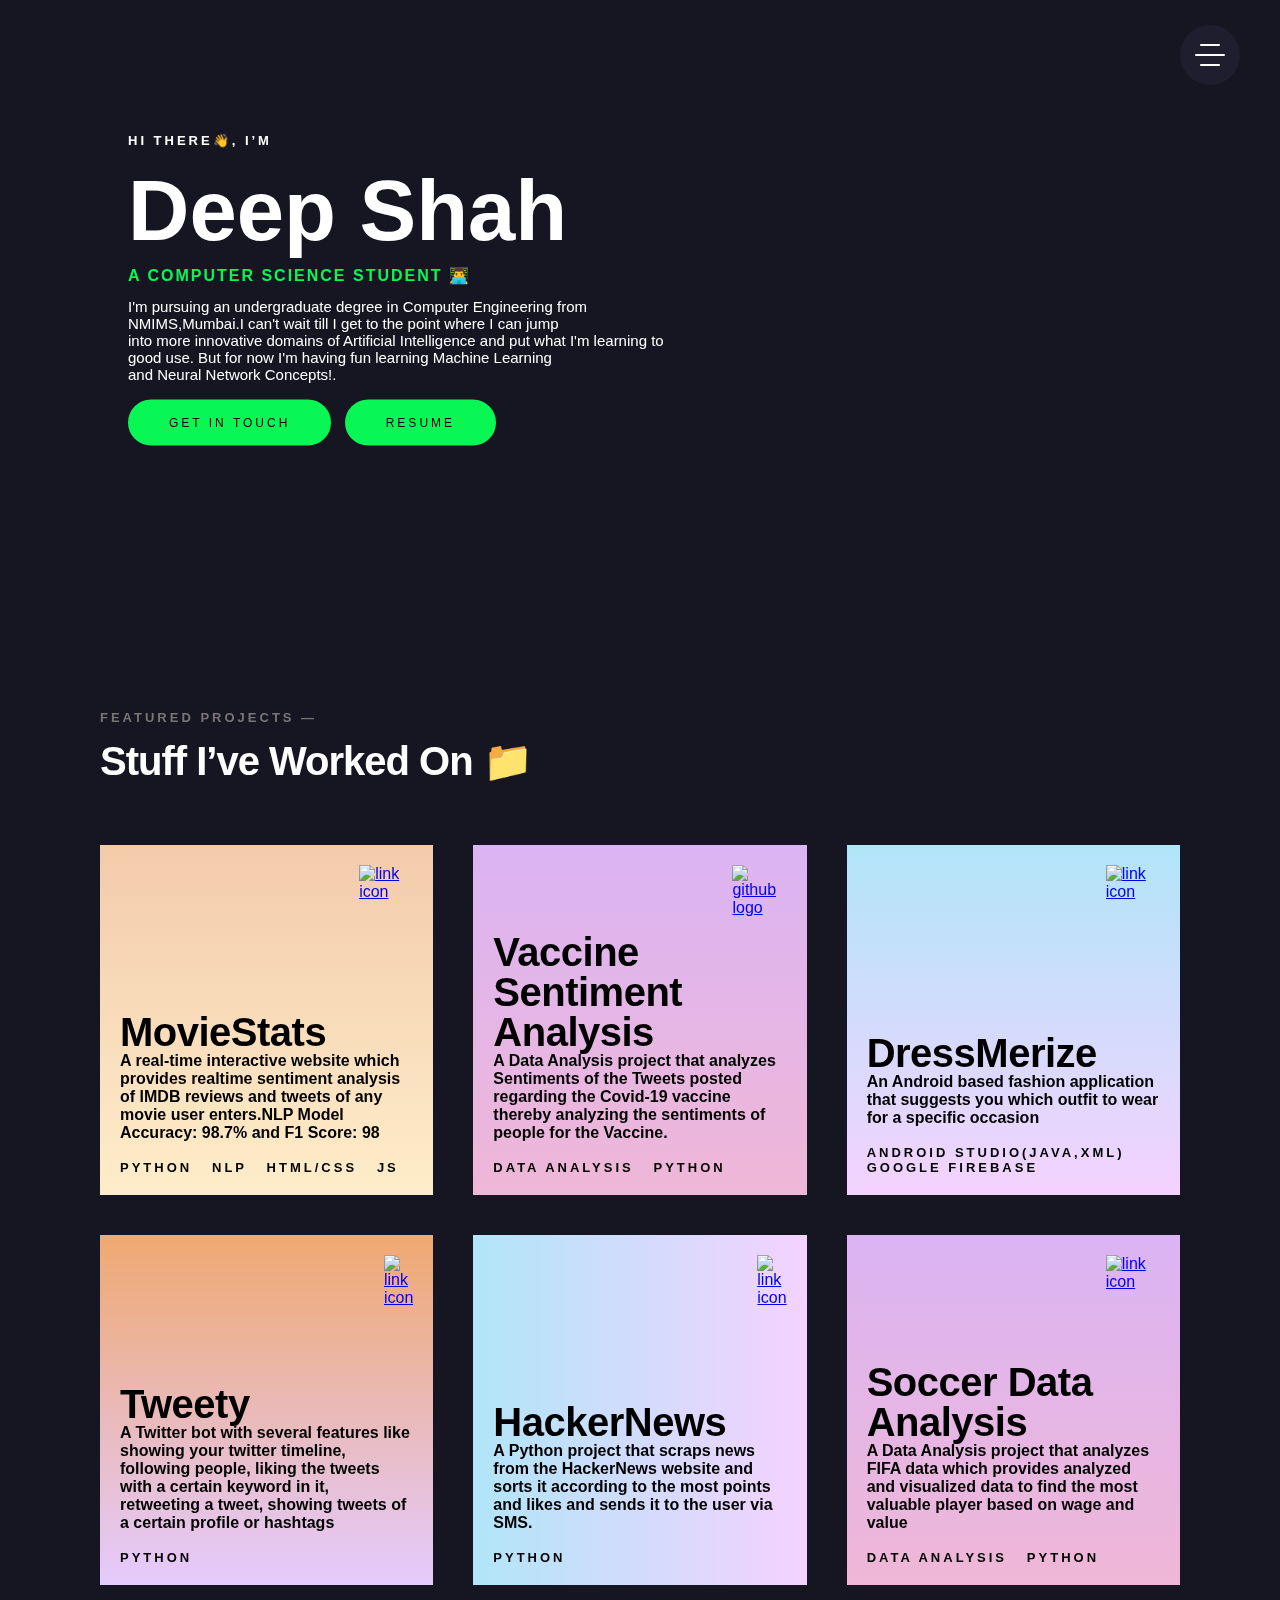
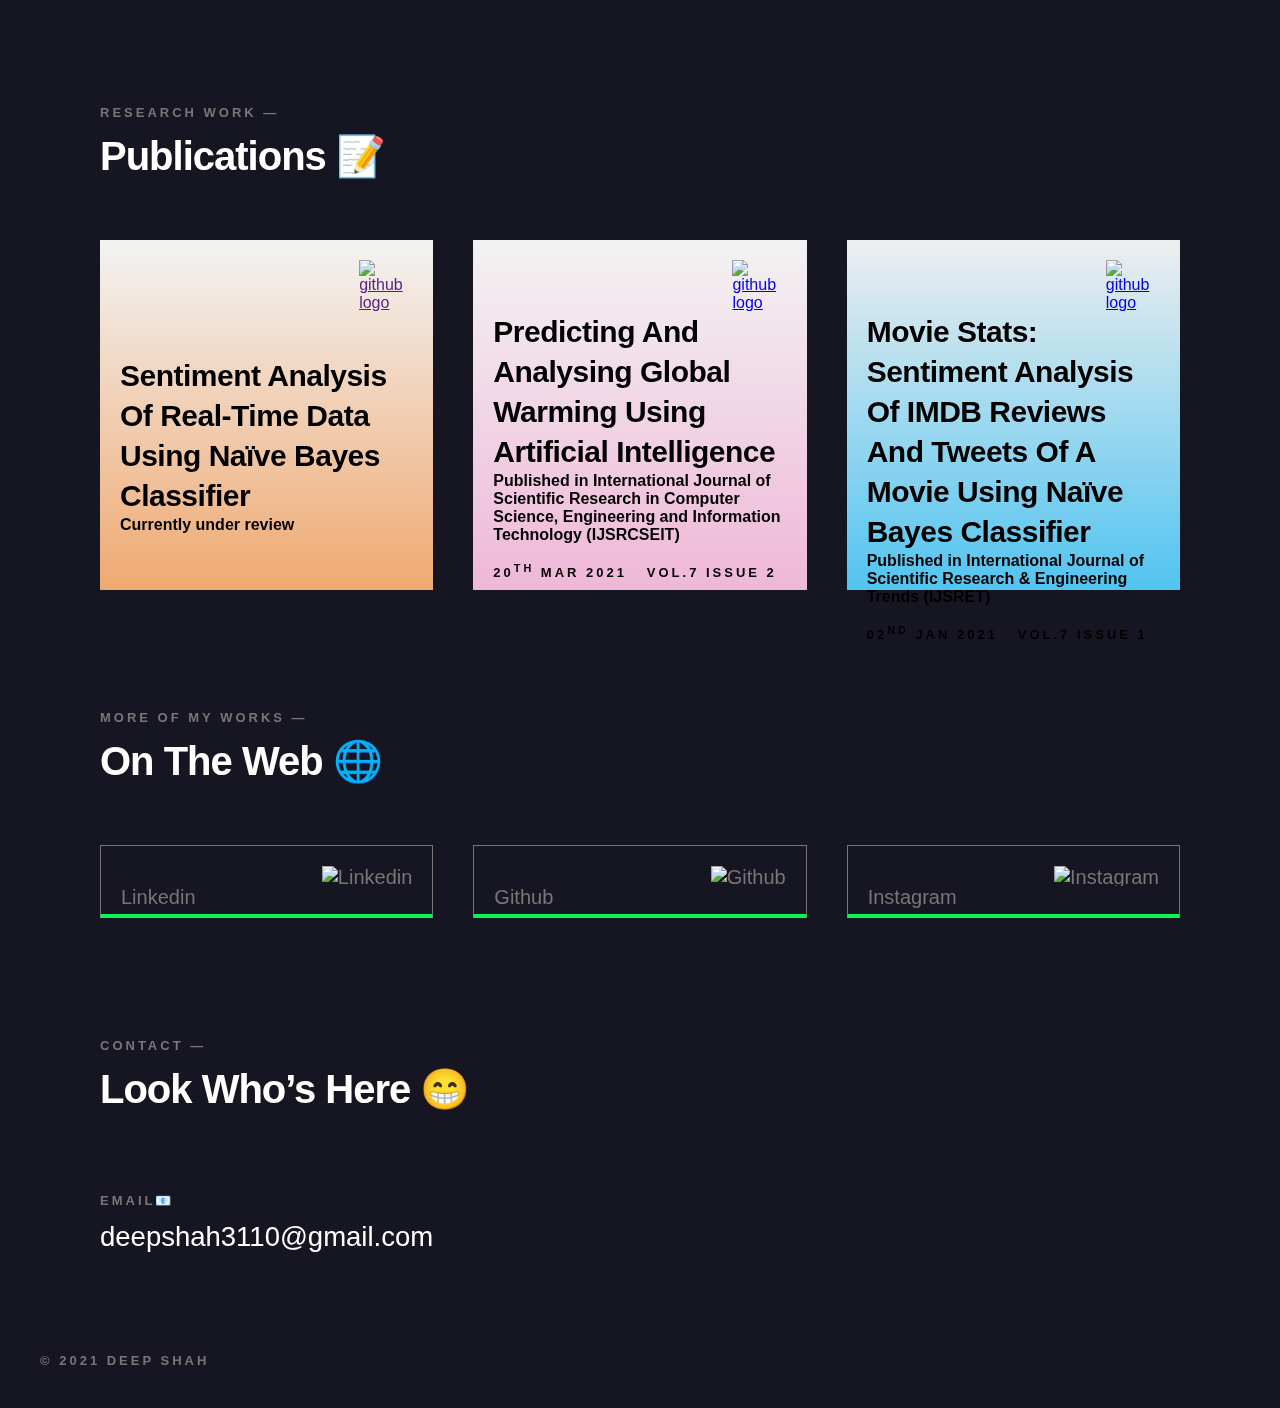
==== commit dd8a45bb: "Update index.html" ====
--- a/index.html
+++ b/index.html
@@ -236,8 +236,11 @@
       </div>
       <div class="smooth-scroll-wrapper">
          <section class="content">
-            <header id="home" class="header" style="min-height: 60rem">
+            <header id="home" class="header" style="min-height: 65rem">
                <div class="hero">
+                  <br>
+                  <br>
+                  <br>
                   <h5 class="heading-5">Hi there👋, I’m</h5>
                   <br>
                 <h1 style="  font-size: 85px;
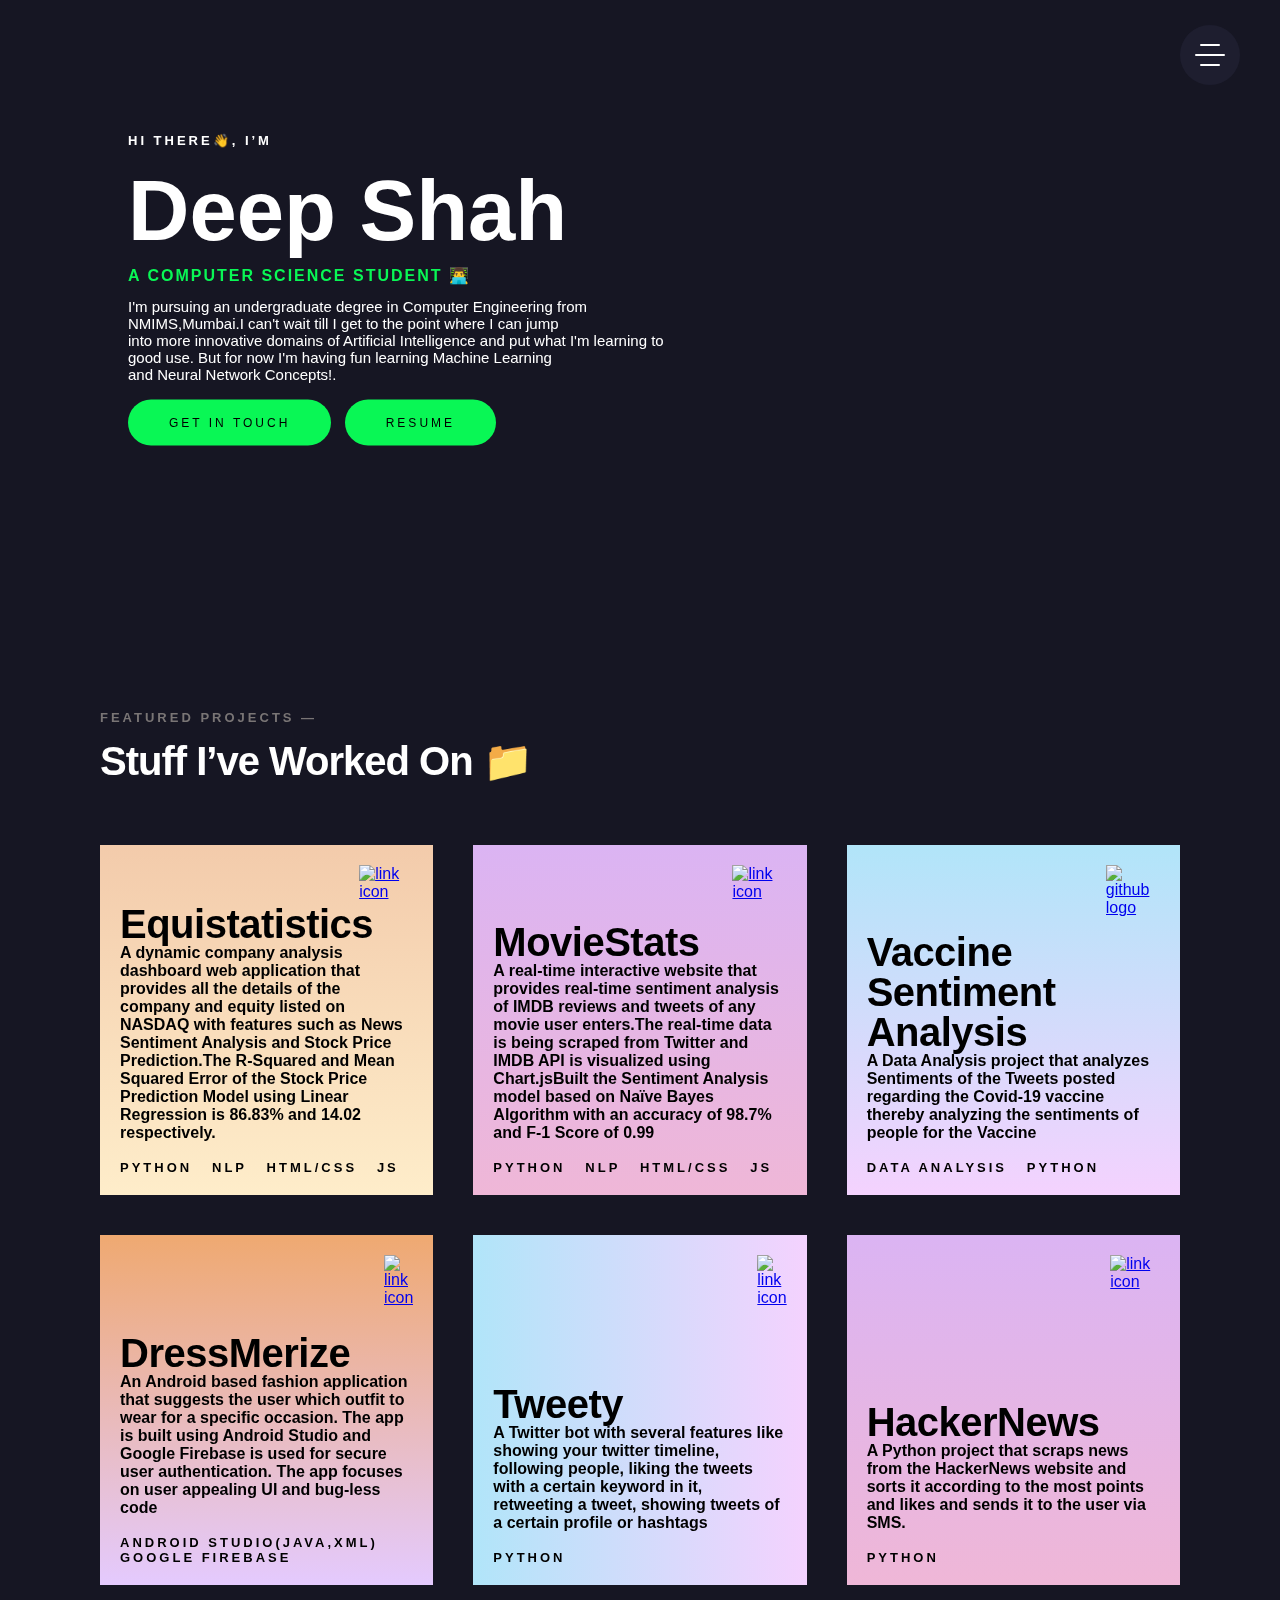
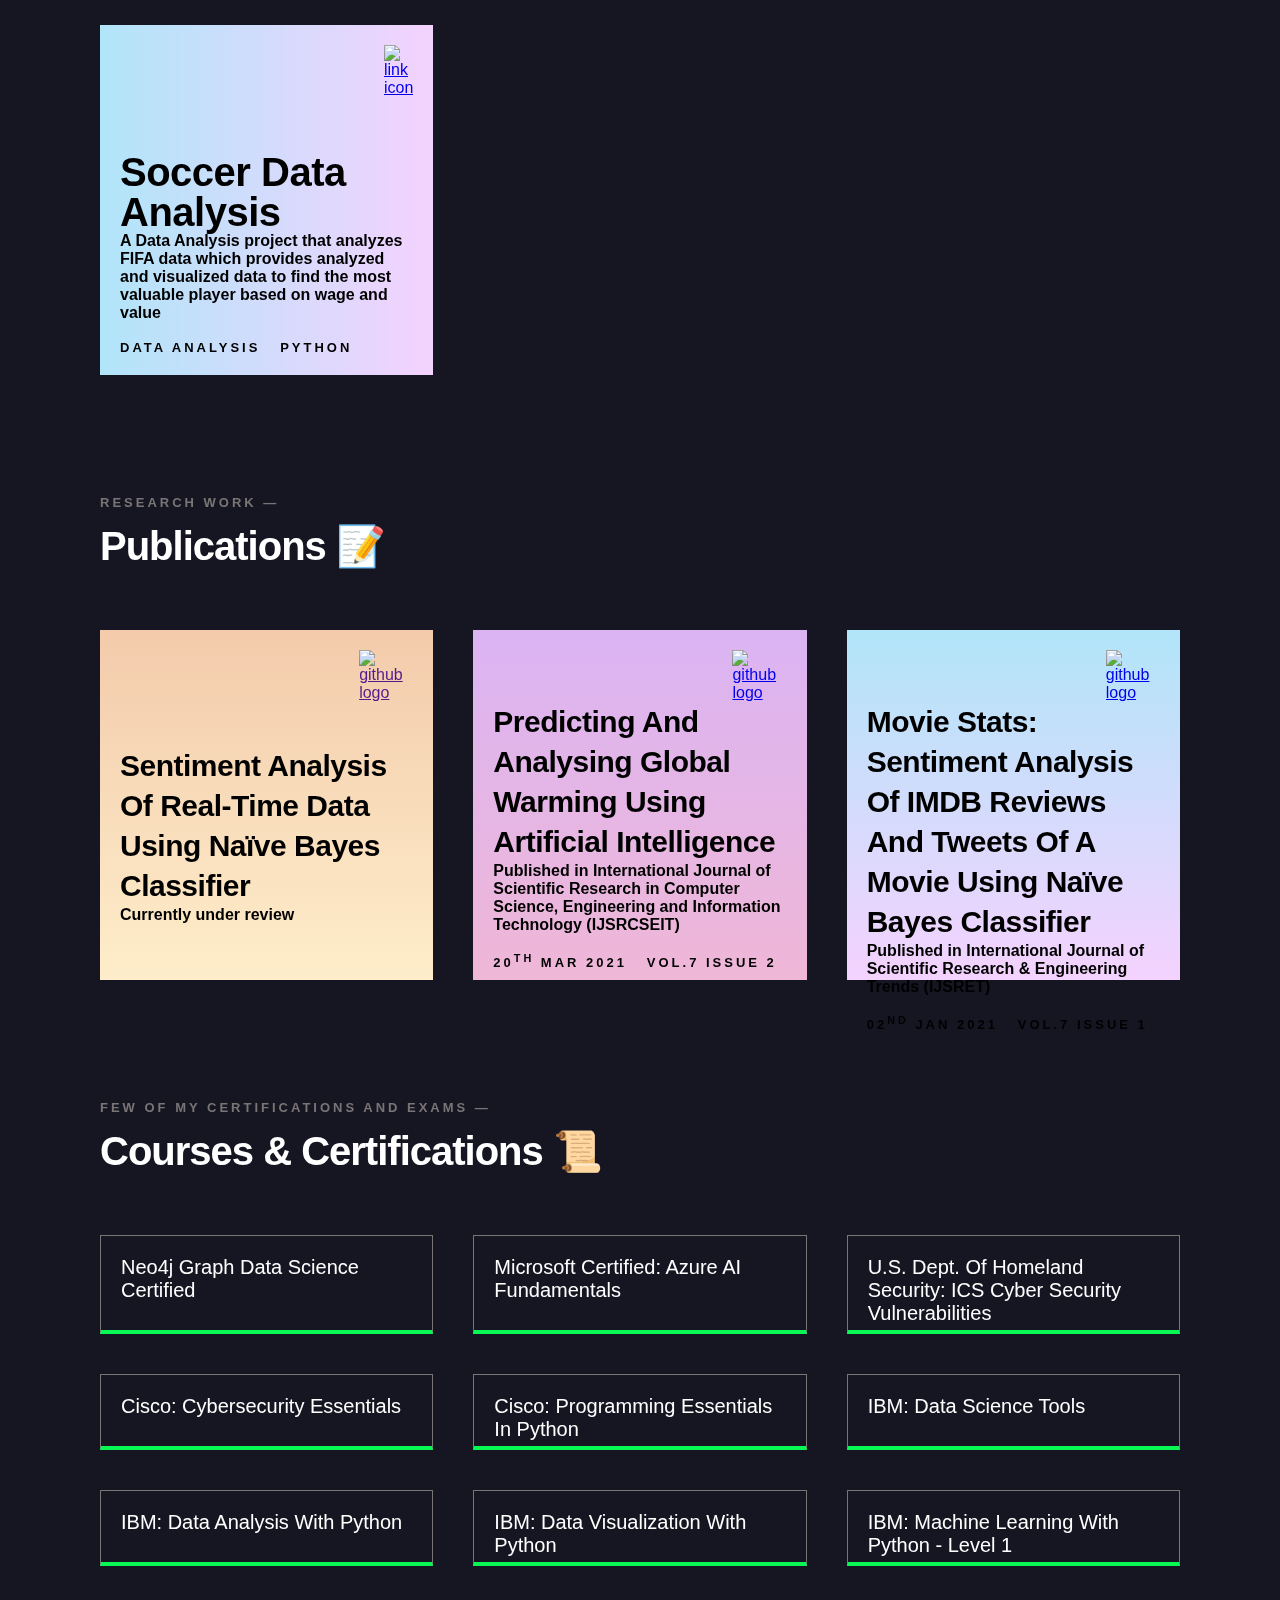
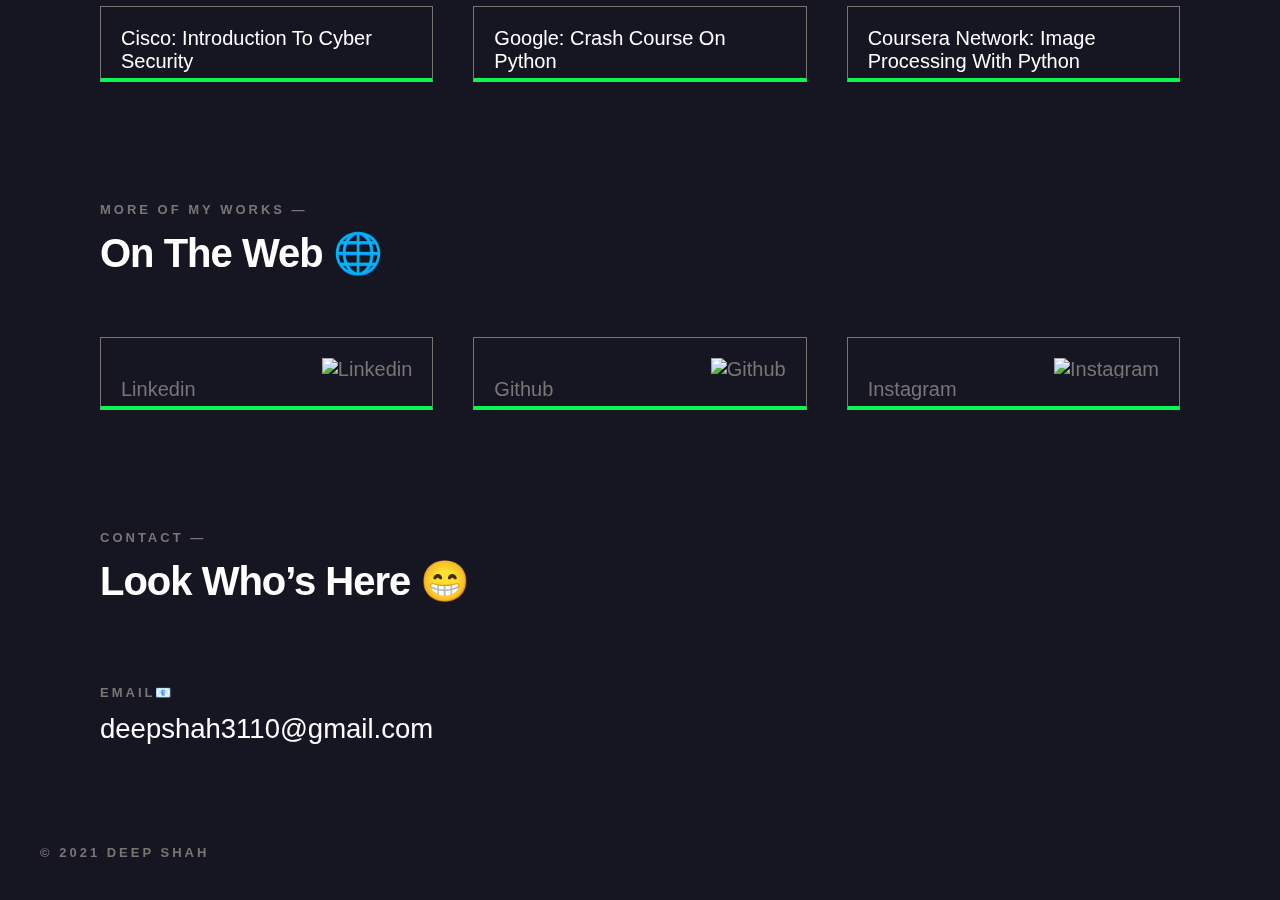
==== commit a85148fd: "Demo Commit" ====
--- a/index.html
+++ b/index.html
@@ -258,25 +258,41 @@
                <section id="projects" class="project">
                   <h5 class="heading-5 sec-color mb-s">featured projects &mdash;</h5>
                   <h2 class="heading-2">Stuff I’ve worked on 📁</h2>
-                  <!-------------------------------MOVIESTATS PROJECT CARD------------------------------------>
                   <div class="project-box__wrapper" >
+
+                  <!-------------------------------EQUISTATISTICS PROJECT CARD------------------------------------>
                      <div class="project-box" id="projectbox-vid" href="https://drive.google.com/file/d/1_Iu3IIRG9fG-NnR9P7fNTydlkXpRRg5o/preview">
                         <div class="project-box__link"> <!--<a href="https://moviestat.herokuapp.com/" target="_blank" rel="noopener noreferrer"><img src="github.a1bad59c.svg" alt="github logo"></a>-->&nbsp; <a href="https://moviestat.herokuapp.com/" target="_blank" rel="noopener noreferrer"><img src="svg/link.66854e8a.svg" alt="link icon"></a> </div>
                         <div class="project-box__content">
-                           <h3 class="heading-3 mb-l" style="margin-bottom: 0rem;">MovieStats</h3>
-                           <h4 class="">A real-time interactive website which provides realtime sentiment analysis of IMDB reviews and
-                              tweets of any movie user enters.NLP Model Accuracy: 98.7% and F1 Score: 98</h4>
+                           <h3 class="heading-3 mb-l" style="margin-bottom: 0rem;">Equistatistics</h3>
+                           <h4 class="">A dynamic company analysis dashboard web application that provides all the details of the 
+                              company and equity listed on NASDAQ with features such as News Sentiment Analysis and Stock Price Prediction.The R-Squared and Mean Squared Error of the Stock Price Prediction Model using Linear Regression is 86.83% and 14.02 respectively.
+                             </h4>
                        <br>
                            <h5 class="heading-5">Python &nbsp; NLP &nbsp; HTML/CSS &nbsp; JS</h5>
                         </div>
                      </div>
                      
+                  <!-------------------------------MOVIESTATS PROJECT CARD------------------------------------>
+                     <div class="project-box" id="projectbox-vid" href="https://drive.google.com/file/d/1_Iu3IIRG9fG-NnR9P7fNTydlkXpRRg5o/preview">
+                        <div class="project-box__link"> <!--<a href="https://moviestat.herokuapp.com/" target="_blank" rel="noopener noreferrer"><img src="github.a1bad59c.svg" alt="github logo"></a>-->&nbsp; <a href="https://moviestat.herokuapp.com/" target="_blank" rel="noopener noreferrer"><img src="svg/link.66854e8a.svg" alt="link icon"></a> </div>
+                        <div class="project-box__content">
+                           <h3 class="heading-3 mb-l" style="margin-bottom: 0rem;">MovieStats</h3>
+                           <h4 class="">A real-time interactive website that provides real-time sentiment analysis of IMDB reviews and 
+                              tweets of any movie user enters.The real-time data is being scraped from Twitter and IMDB API is visualized using Chart.jsBuilt the Sentiment Analysis model based on Naïve Bayes Algorithm with an accuracy of 98.7% and F-1 
+                              Score of 0.99</h4>
+                       <br>
+                           <h5 class="heading-5">Python &nbsp; NLP &nbsp; HTML/CSS &nbsp; JS</h5>
+                        </div>
+                     </div>
+                     
                      <!---------------COVID 19 VACCINE SENTIMENT ANALYSIS---------------->
                      <div class="project-box" onclick="location.href='https://github.com/deep-3110/Covid19-Vaccine-Sentiment-Analysis/blob/main/Covid-19%20Vaccine%20Sentiment%20Analysis.ipynb'">
                         <div class="project-box__link"> &nbsp;<a href="https://github.com/deep-3110/Covid19-Vaccine-Sentiment-Analysis/blob/main/Covid-19%20Vaccine%20Sentiment%20Analysis.ipynb" target="_blank" rel="noopener noreferrer"><img src="svg/link.66854e8a.svg" alt="github logo"></a><!--&nbsp; <a class="popup-youtube" href="https://drive.google.com/file/d/1nu9xFA_rJ9eEJfsdBsHn_STsyOIgYeQ9/preview" target="_blank" rel="noopener noreferrer"><img src="svg/link.66854e8a.svg" alt="link icon"></a>--> </div>
                         <div class="project-box__content">
                            <h3 class="heading-3 mb-l" style="margin-bottom: 0rem;">Vaccine Sentiment Analysis</h3>
-                          <h4 class="">A Data Analysis project that analyzes Sentiments of the Tweets posted regarding the Covid-19 vaccine thereby analyzing the sentiments of people for the Vaccine.</h4>
+                          <h4 class="">A Data Analysis project that analyzes Sentiments of the Tweets posted regarding the Covid-19 vaccine 
+                           thereby analyzing the sentiments of people for the Vaccine</h4>
                       <br>
                           <h5 class="heading-5">Data Analysis &nbsp; Python</h5></div>
                      </div>
@@ -286,7 +302,9 @@
                         <div class="project-box__link"> <!--<a href="https://drive.google.com/file/d/1kJZit7S6lqpl5-kJCbyme80lWjgjj3o6/view?usp=sharing" target="_blank" rel="noopener noreferrer"><img src="github.a1bad59c.svg" alt="github logo"></a>-->&nbsp; <a class="popup-youtube" href="https://drive.google.com/file/d/1kJZit7S6lqpl5-kJCbyme80lWjgjj3o6/preview" target="_blank" rel="noopener noreferrer"><img src="svg/link.66854e8a.svg" alt="link icon"></a> </div>
                         <div class="project-box__content">
                            <h3 class="heading-3 mb-l" style="margin-bottom: 0rem;">DressMerize</h3>
-                          <h4 class="">An Android based fashion application that suggests you which outfit to wear for a specific occasion</h4>
+                          <h4 class="">An Android based fashion application that suggests the user which outfit to wear for a specific 
+                           occasion. The app is built using Android Studio and Google Firebase is used for secure user authentication. 
+                           The app focuses on user appealing UI and bug-less code</h4>
                       <br>
                           <h5 class="heading-5">Android Studio(Java,XML) &nbsp; Google Firebase</h5>
                   </div>
@@ -332,9 +350,7 @@
                    <div class="project-box__wrapper" >
                       <!----------------------Under Review--------------------------------------------->
                  
-                     <div class="project-box" onclick="location.href=''" style="background: linear-gradient(
-                        180deg
-                        , #f3f3f3, #efa971);">
+                     <div class="project-box" onclick="location.href=''" >
                         <div class="project-box__link"> &nbsp;<a href="" target="_blank" rel="noopener noreferrer"><img src="svg/link.66854e8a.svg" alt="github logo"></a><!--&nbsp; <a class="popup-youtube" href="https://drive.google.com/file/d/1nu9xFA_rJ9eEJfsdBsHn_STsyOIgYeQ9/preview" target="_blank" rel="noopener noreferrer"><img src="svg/link.66854e8a.svg" alt="link icon"></a>--> </div>
                         <div class="project-box__content">
                            <h3 class="heading-3 mb-l" style="margin-bottom: 0rem; font-size: 3rem;">Sentiment Analysis of Real-Time Data using Naïve 
@@ -345,9 +361,7 @@
                      </div>
                       <!----------------------Predicting and Analysing Global Warming using Artificial Intelligence--------------------------------------------->
                  
-                     <div class="project-box" onclick="location.href='https://ijsrcseit.com/CSEIT217222'" style="background: linear-gradient(
-                        180deg
-                        , #f3f3f3, #efb7d7);">
+                     <div class="project-box" onclick="location.href='https://ijsrcseit.com/CSEIT217222'" >
                         <div class="project-box__link"> &nbsp;<a href="https://ijsrcseit.com/CSEIT217222" target="_blank" rel="noopener noreferrer"><img src="svg/link.66854e8a.svg" alt="github logo"></a><!--&nbsp; <a class="popup-youtube" href="https://drive.google.com/file/d/1nu9xFA_rJ9eEJfsdBsHn_STsyOIgYeQ9/preview" target="_blank" rel="noopener noreferrer"><img src="svg/link.66854e8a.svg" alt="link icon"></a>--> </div>
                         <div class="project-box__content">
                            <h3 class="heading-3 mb-l" style="margin-bottom: 0rem; font-size: 3rem;">Predicting and Analysing Global Warming using Artificial Intelligence</h3>
@@ -357,9 +371,7 @@
                      </div>
                      
                      <!---------------Moviestats Publication---------------->
-                     <div class="project-box" onclick="location.href='https://ijsret.com/wp-content/uploads/2021/01/IJSRET_V7_issue1_161.pdf'" style="background: linear-gradient(
-                        180deg
-                        ,  #eee, #51c4f0);">
+                     <div class="project-box" onclick="location.href='https://ijsret.com/wp-content/uploads/2021/01/IJSRET_V7_issue1_161.pdf'" >
                         <div class="project-box__link"> &nbsp;<a href="https://ijsret.com/wp-content/uploads/2021/01/IJSRET_V7_issue1_161.pdf" target="_blank" rel="noopener noreferrer"><img src="svg/link.66854e8a.svg" alt="github logo"></a><!--&nbsp; <a class="popup-youtube" href="https://drive.google.com/file/d/1nu9xFA_rJ9eEJfsdBsHn_STsyOIgYeQ9/preview" target="_blank" rel="noopener noreferrer"><img src="svg/link.66854e8a.svg" alt="link icon"></a>--> </div>
                         <div class="project-box__content">
                            <h3 class="heading-3 mb-l" style="margin-bottom: 0rem; font-size: 3rem;">Movie Stats: Sentiment Analysis of IMDB Reviews and Tweets of a Movie Using Naïve Bayes Classifier</h3>
@@ -368,6 +380,26 @@
                           <h5 class="heading-5">02<sup>nd</sup> Jan 2021  &nbsp; Vol.7 Issue 1</h5></div>
                      </div>
             
+               </section>
+               <!--------------------------------------- CERTIFICATIONS -------------------------------------------->
+               <section class="web">
+                  <h5 class="heading-5 sec-color mb-s">Few of my Certifications and Exams &mdash;</h5>
+                  <h2 class="heading-2" style="color:white"> Courses & Certifications 📜</h2>
+                  <div class="web-box__wrapper">
+                     
+                     <div class="web-box"> <a href="https://graphacademy.neo4j.com/certificates/0c476c5559ece0f12354384200019a95e10555e47bee880ba32d55cdca6c9149.pdf" style="color: white;"target="_blank" rel="noopener noreferrer">Neo4j Graph Data Science Certified</a> </div>
+                     <div class="web-box"> <a href="https://www.credly.com/badges/ba504c0d-b023-47c4-a7f7-2f1da76a0dba?source=linked_in_profile" style="color: white;"target="_blank" rel="noopener noreferrer">Microsoft Certified: Azure AI Fundamentals</a> </div>
+                     <div class="web-box"> <a href="https://drive.google.com/file/d/1ZPevMmw3a2auvfFaE6v2DWkdCjDTO5qa/view?usp=sharing" style="color: white;"target="_blank" rel="noopener noreferrer">U.S. Dept. of Homeland Security: ICS Cyber Security Vulnerabilities</a> </div>
+                     <div class="web-box"> <a href="https://www.credly.com/badges/289ba56c-bc40-47af-87cb-7dcf890ab872?source=linked_in_profile" style="color: white;"target="_blank" rel="noopener noreferrer">Cisco: Cybersecurity Essentials</a> </div>
+                     <div class="web-box"> <a href="https://drive.google.com/file/d/1HwvERBexOIg8bViklk1MlcYykfzpInv3/view" style="color: white;"target="_blank" rel="noopener noreferrer">Cisco: Programming Essentials in Python</a> </div>
+                     <div class="web-box"> <a href="https://www.youracclaim.com/badges/af6666ed-8d28-4416-9045-2ba0ed781e8c/public_url" style="color: white;"target="_blank" rel="noopener noreferrer">IBM: Data Science Tools</a> </div>
+                     <div class="web-box"> <a href="https://www.youracclaim.com/badges/9698416f-91e5-4cf7-b37c-4db0ca64b6f1/public_url" style="color: white;"target="_blank" rel="noopener noreferrer">IBM: Data Analysis with Python</a> </div>
+                     <div class="web-box"> <a href="https://www.youracclaim.com/badges/69385ead-d101-45c1-b6a6-5907e4a63573/public_url" style="color: white;"target="_blank" rel="noopener noreferrer">IBM: Data Visualization with Python</a> </div>
+                     <div class="web-box"> <a href="https://www.youracclaim.com/badges/b1dd284b-ca0a-40e9-9c9d-1c07b161167b/public_url" style="color: white;"target="_blank" rel="noopener noreferrer">IBM: Machine Learning with Python - Level 1</a> </div>
+                     <div class="web-box"> <a href="https://drive.google.com/file/d/1HwvERBexOIg8bViklk1MlcYykfzpInv3/view?usp=sharing" style="color: white;"target="_blank" rel="noopener noreferrer">Cisco: Introduction to Cyber Security</a> </div>
+                     <div class="web-box"> <a href="https://coursera.org/share/8cf6e120dcf3516e4937f77b77c54018" style="color: white;"target="_blank" rel="noopener noreferrer">Google: Crash Course on Python</a> </div>
+                     <div class="web-box"> <a href="https://www.youracclaim.com/badges/af6666ed-8d28-4416-9045-2ba0ed781e8c/public_url" style="color: white;"target="_blank" rel="noopener noreferrer">Coursera Network: Image Processing with Python</a> </div>
+                       </div>
                </section>
                   <!-------------------------------CONTACT US SECTION------------------------------------>
                <section class="web">
--- a/src.ab891ce8.css
+++ b/src.ab891ce8.css
@@ -613,6 +613,28 @@
 	background: linear-gradient(180deg, #dbb4f3, #efb7d7)
 }
 
+.project .project-box:nth-child(7) {
+	background: linear-gradient(90deg, #b1e5f9, #f4d2fe)
+}
+
+
+.project .project-box:nth-child(8) {
+
+background: linear-gradient(
+                        180deg
+                        , #f3f3f3, #efb7d7);
+}
+
+.project .project-box:nth-child(9) {
+
+background: linear-gradient(
+                        180deg
+                        ,  #eee, #51c4f0);}
+.project .project-box:nth-child(7) .project-box__link {
+	width: min-content
+}
+
+
 .project .project-box:nth-child(5) .project-box__link {
 	width: min-content
 }
@@ -640,7 +662,8 @@
 .project-box:nth-child(3),
 .project-box:nth-child(4),
 .project-box:nth-child(5),
-.project-box:nth-child(6) {
+.project-box:nth-child(6),
+.project-box:nth-child(7) {
 	background: linear-gradient(180deg, #f3cbab, #feedca)
 }
 
@@ -649,7 +672,10 @@
 .project-box:nth-child(3):after,
 .project-box:nth-child(4):after,
 .project-box:nth-child(5):after,
-.project-box:nth-child(6):after {
+.project-box:nth-child(6):after,
+.project-box:nth-child(7):after,
+.project-box:nth-child(8):after,
+.project-box:nth-child(9):after{
 	content: "";
 	position: absolute;
 	width: 103%;
@@ -664,7 +690,10 @@
 .project-box:nth-child(3):hover,
 .project-box:nth-child(4):hover,
 .project-box:nth-child(5):hover,
-.project-box:nth-child(6):hover {
+.project-box:nth-child(6):hover,
+.project-box:nth-child(7):hover,
+.project-box:nth-child(8):hover,
+.project-box:nth-child(9):hover{
 	background: none;
 	background-color: #000
 }
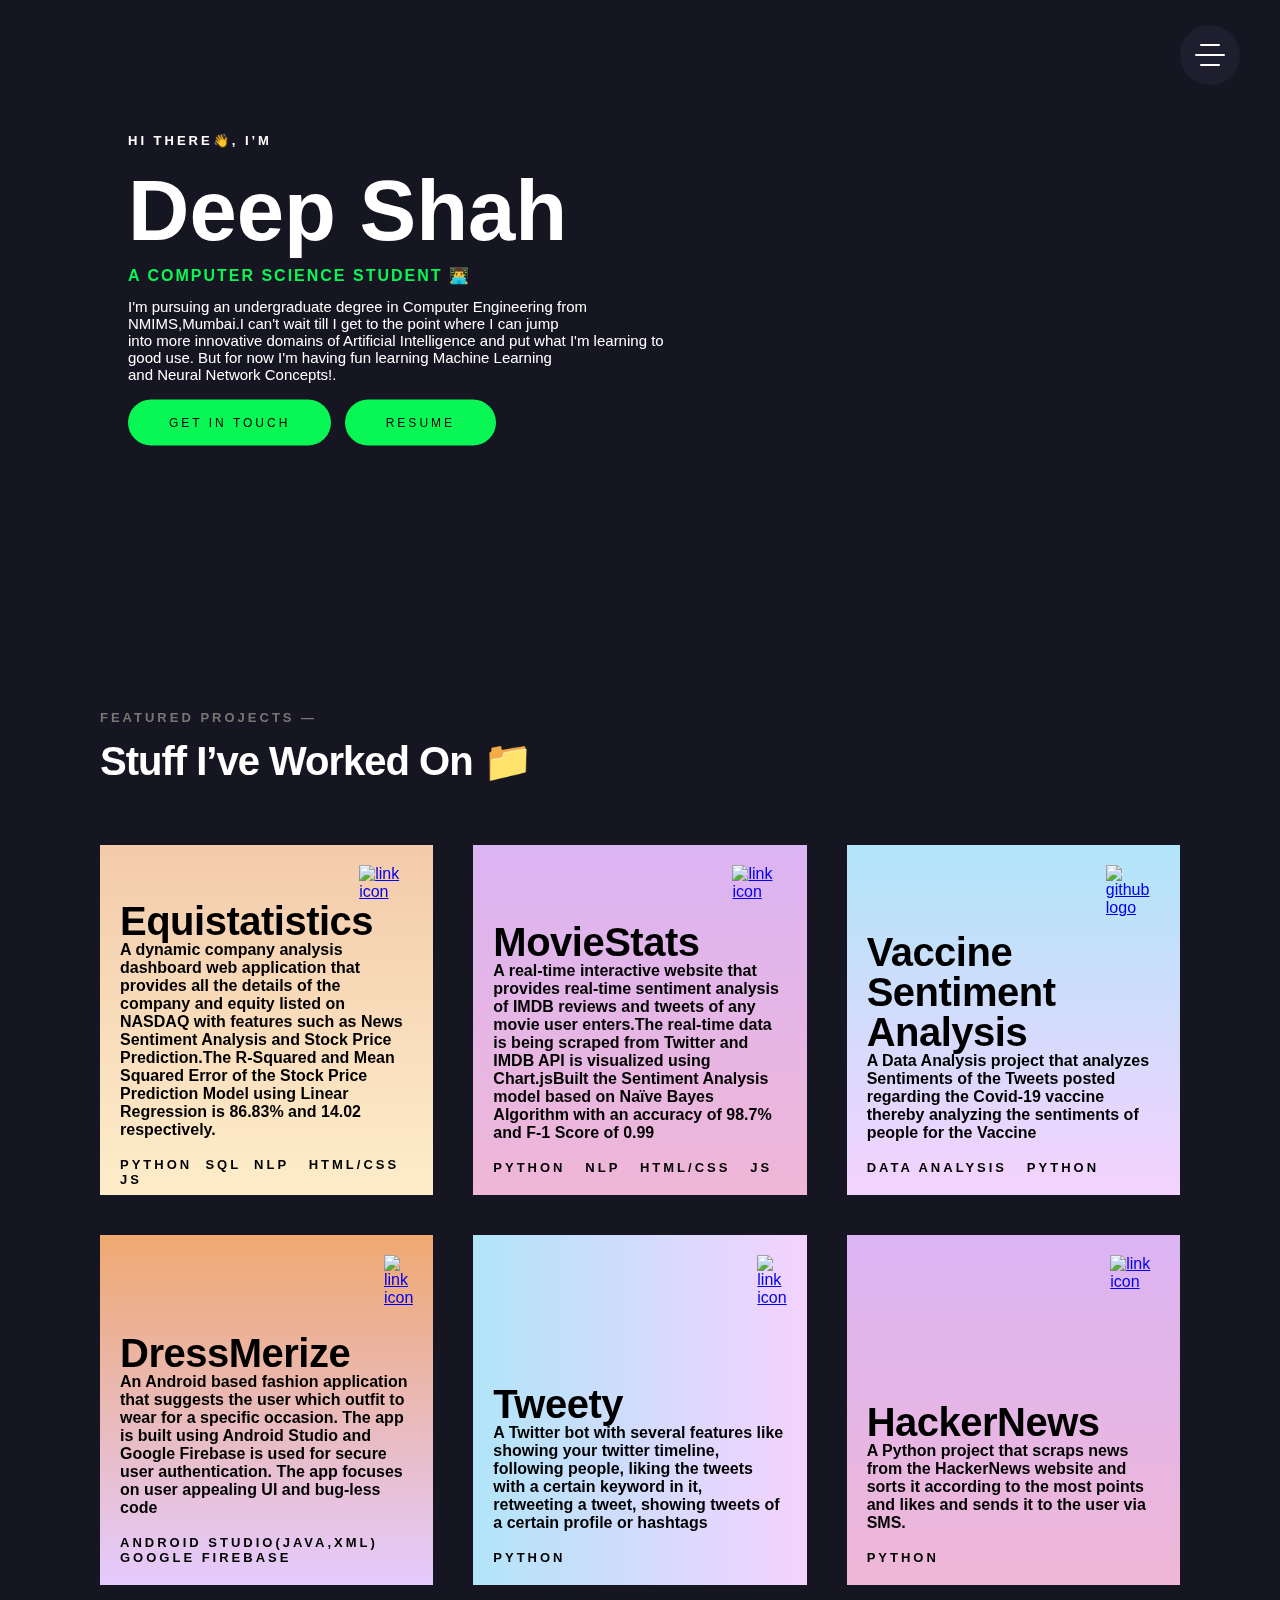
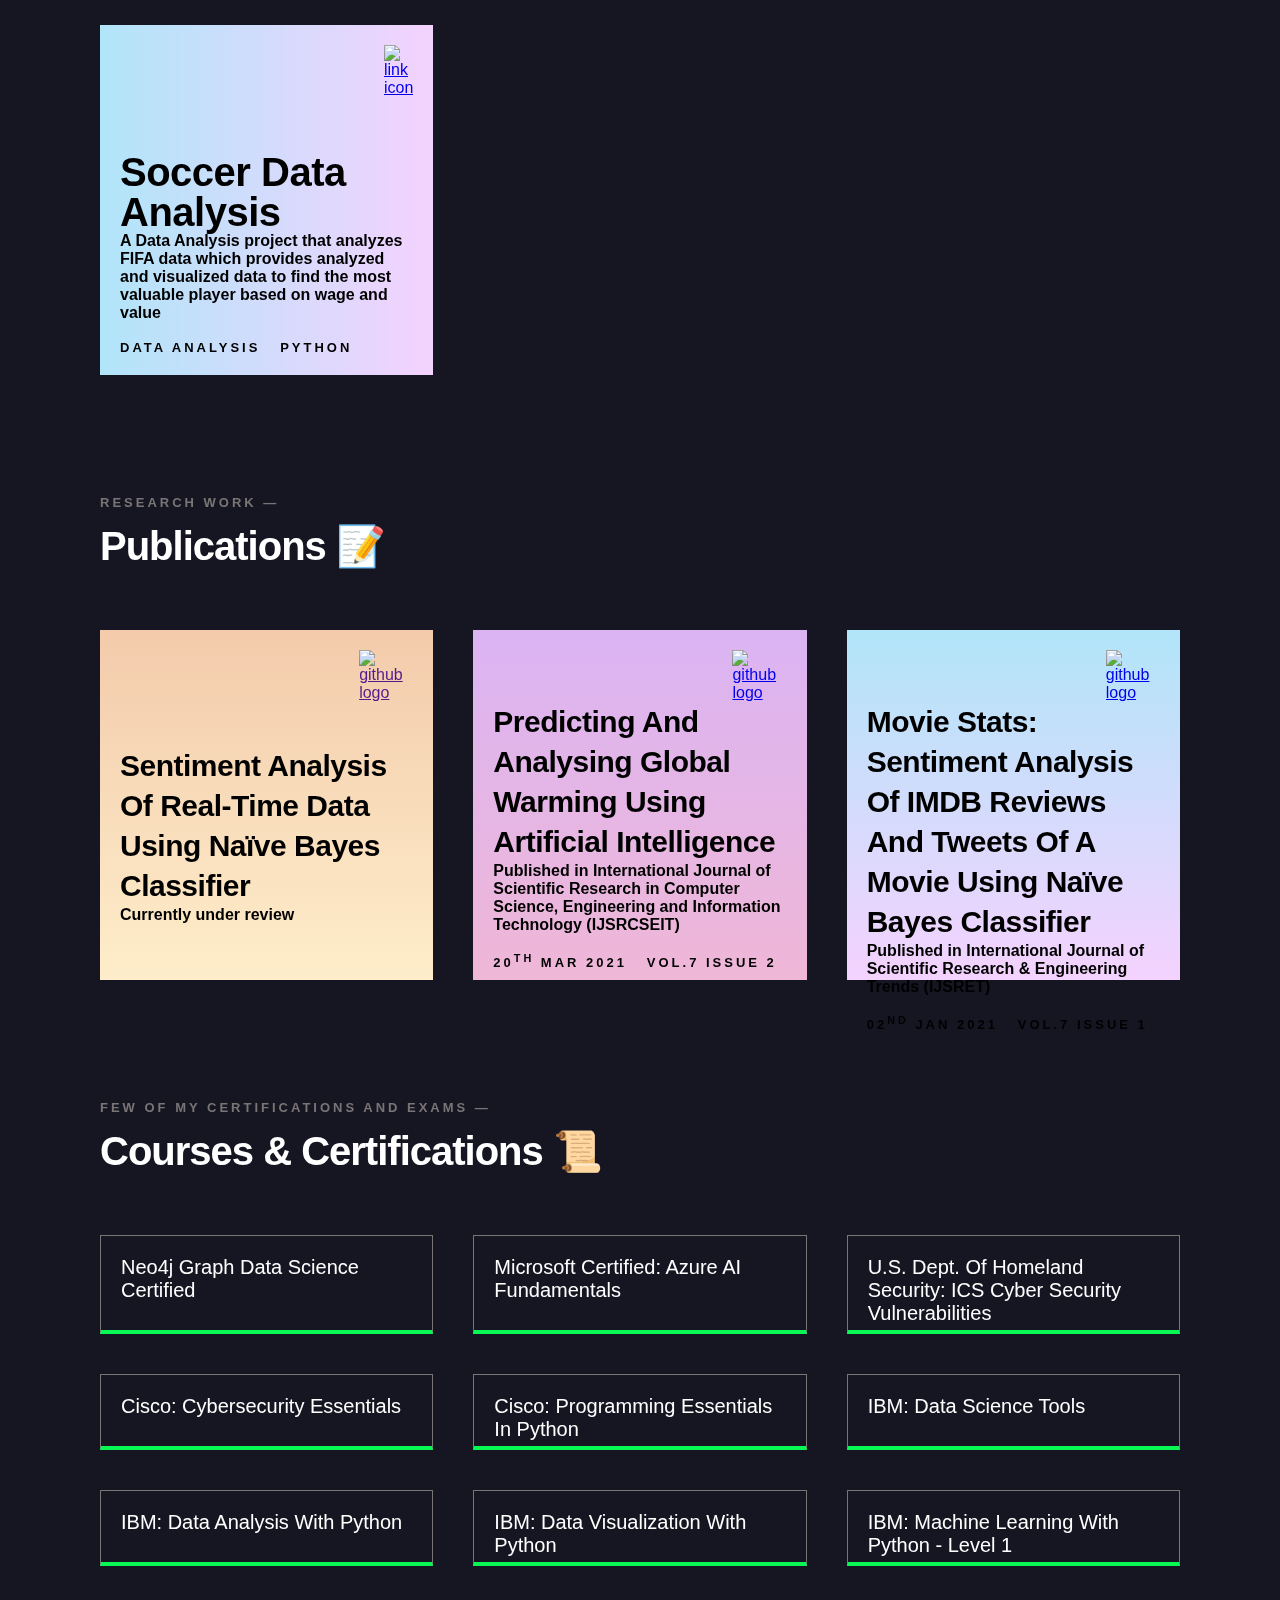
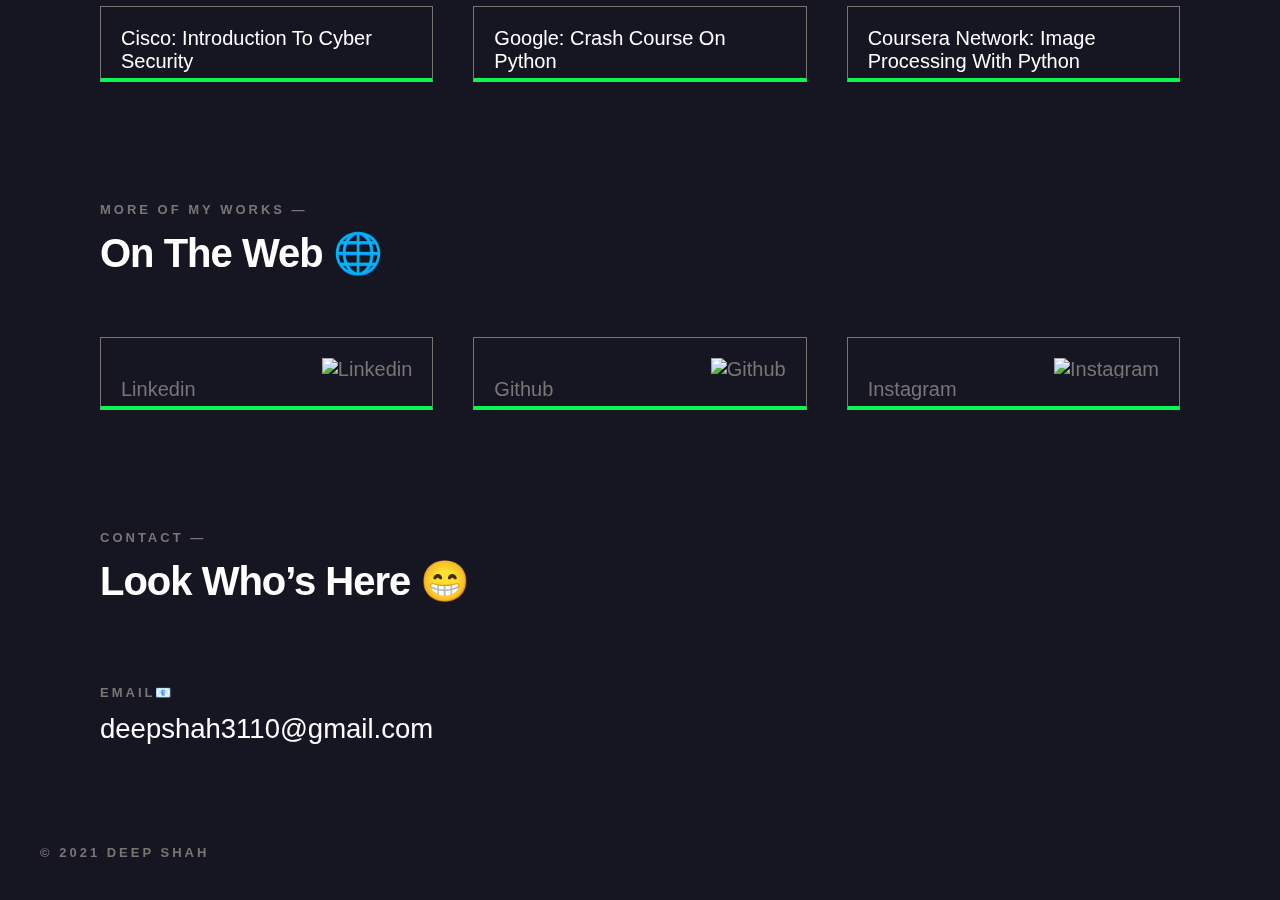
==== commit 339b3c3a: "Update index.html" ====
--- a/index.html
+++ b/index.html
@@ -261,7 +261,7 @@
                   <div class="project-box__wrapper" >
 
                   <!-------------------------------EQUISTATISTICS PROJECT CARD------------------------------------>
-                     <div class="project-box" id="projectbox-vid" href="https://drive.google.com/file/d/1_Iu3IIRG9fG-NnR9P7fNTydlkXpRRg5o/preview">
+                     <div class="project-box" id="projectbox-vid" href="https://youtu.be/665qUFUO6Zs/preview">
                         <div class="project-box__link"> <!--<a href="https://moviestat.herokuapp.com/" target="_blank" rel="noopener noreferrer"><img src="github.a1bad59c.svg" alt="github logo"></a>-->&nbsp; <a href="https://moviestat.herokuapp.com/" target="_blank" rel="noopener noreferrer"><img src="svg/link.66854e8a.svg" alt="link icon"></a> </div>
                         <div class="project-box__content">
                            <h3 class="heading-3 mb-l" style="margin-bottom: 0rem;">Equistatistics</h3>
@@ -269,7 +269,7 @@
                               company and equity listed on NASDAQ with features such as News Sentiment Analysis and Stock Price Prediction.The R-Squared and Mean Squared Error of the Stock Price Prediction Model using Linear Regression is 86.83% and 14.02 respectively.
                              </h4>
                        <br>
-                           <h5 class="heading-5">Python &nbsp; NLP &nbsp; HTML/CSS &nbsp; JS</h5>
+                           <h5 class="heading-5">Python &nbsp;SQL &nbsp;NLP &nbsp; HTML/CSS &nbsp; JS</h5>
                         </div>
                      </div>
                      
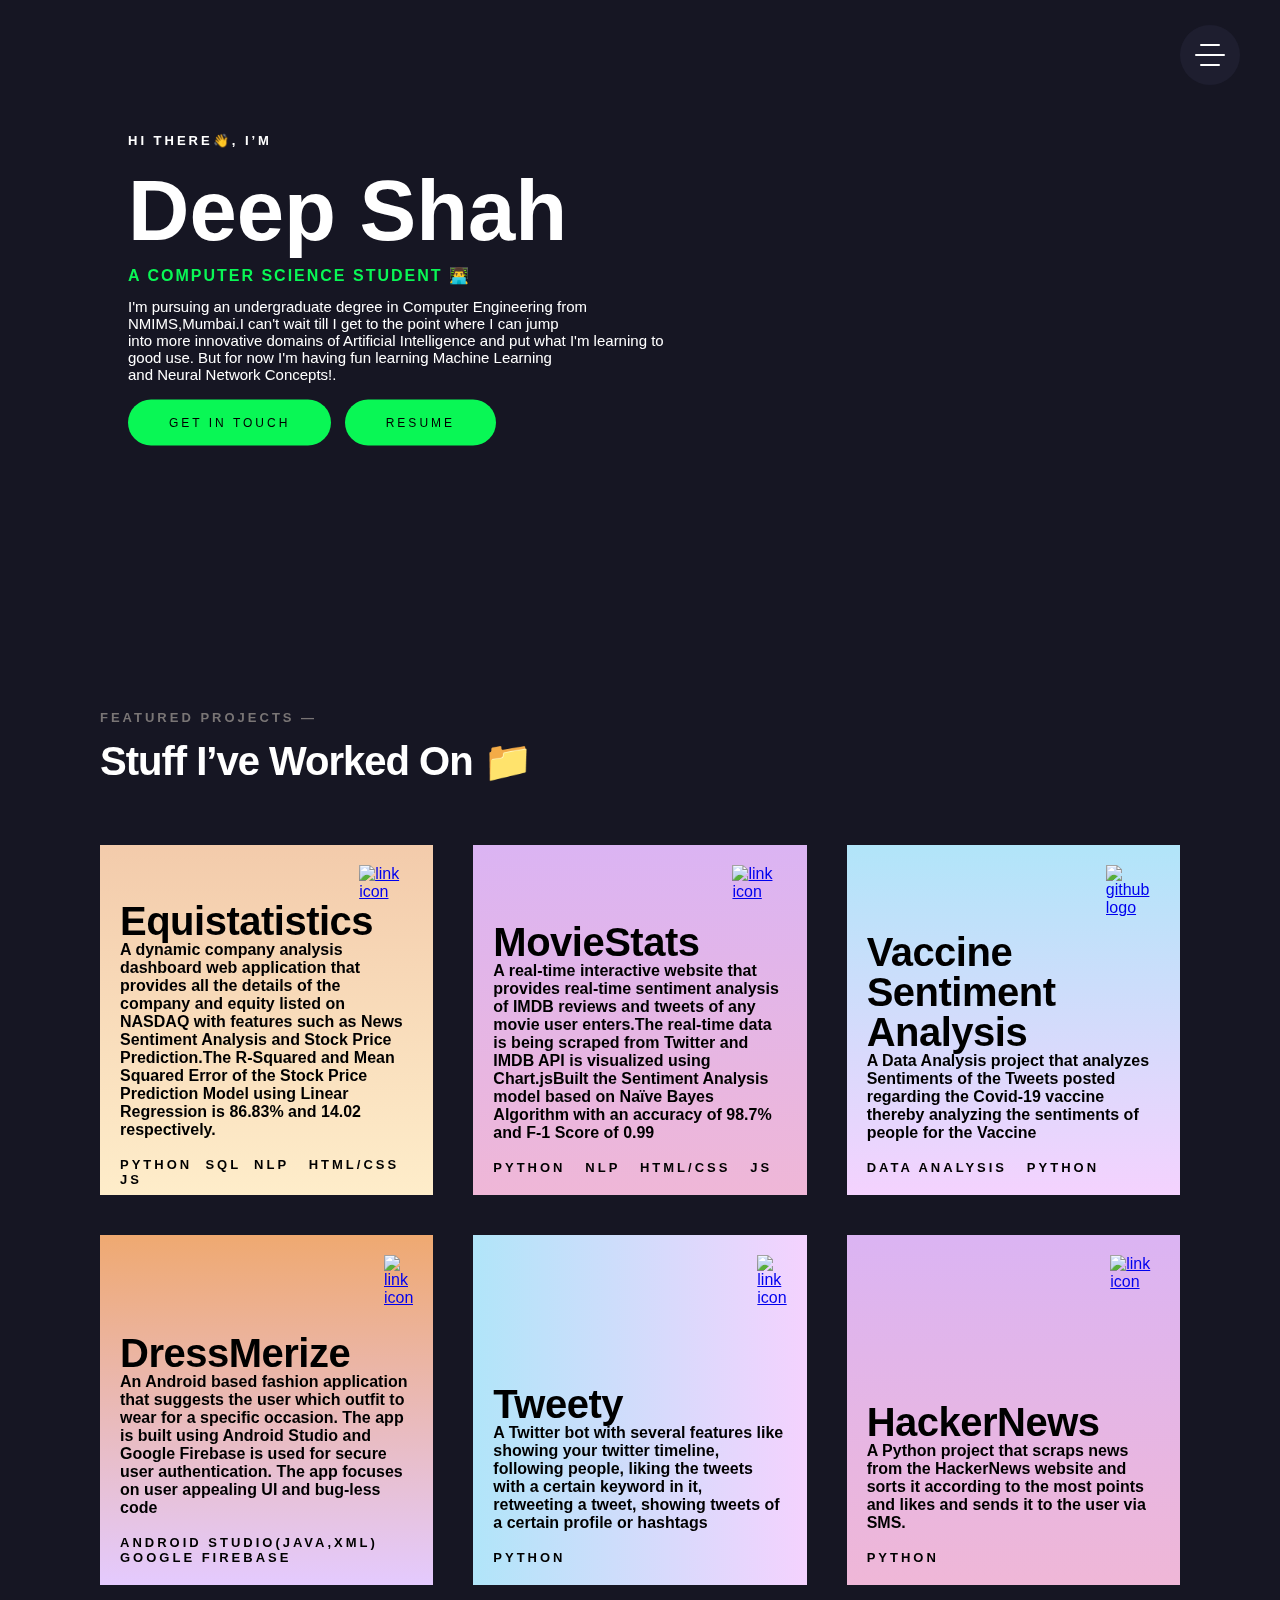
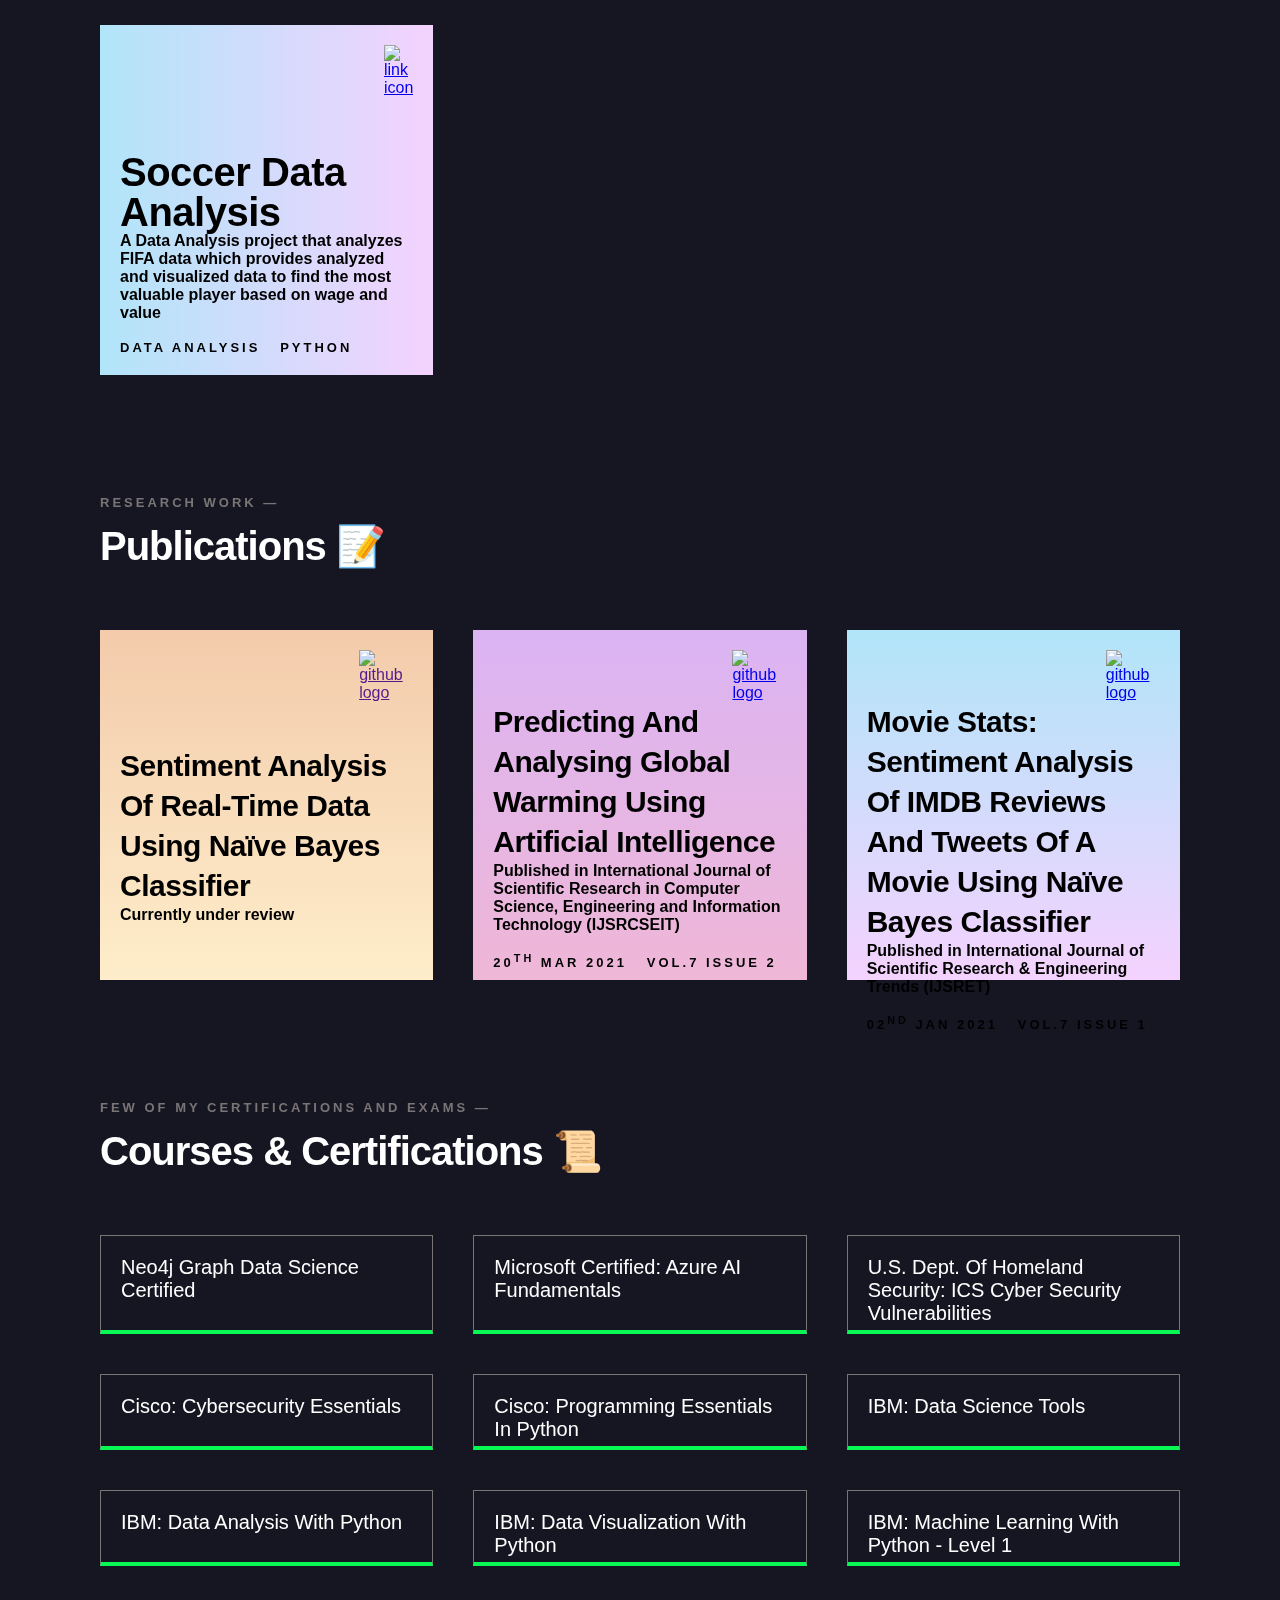
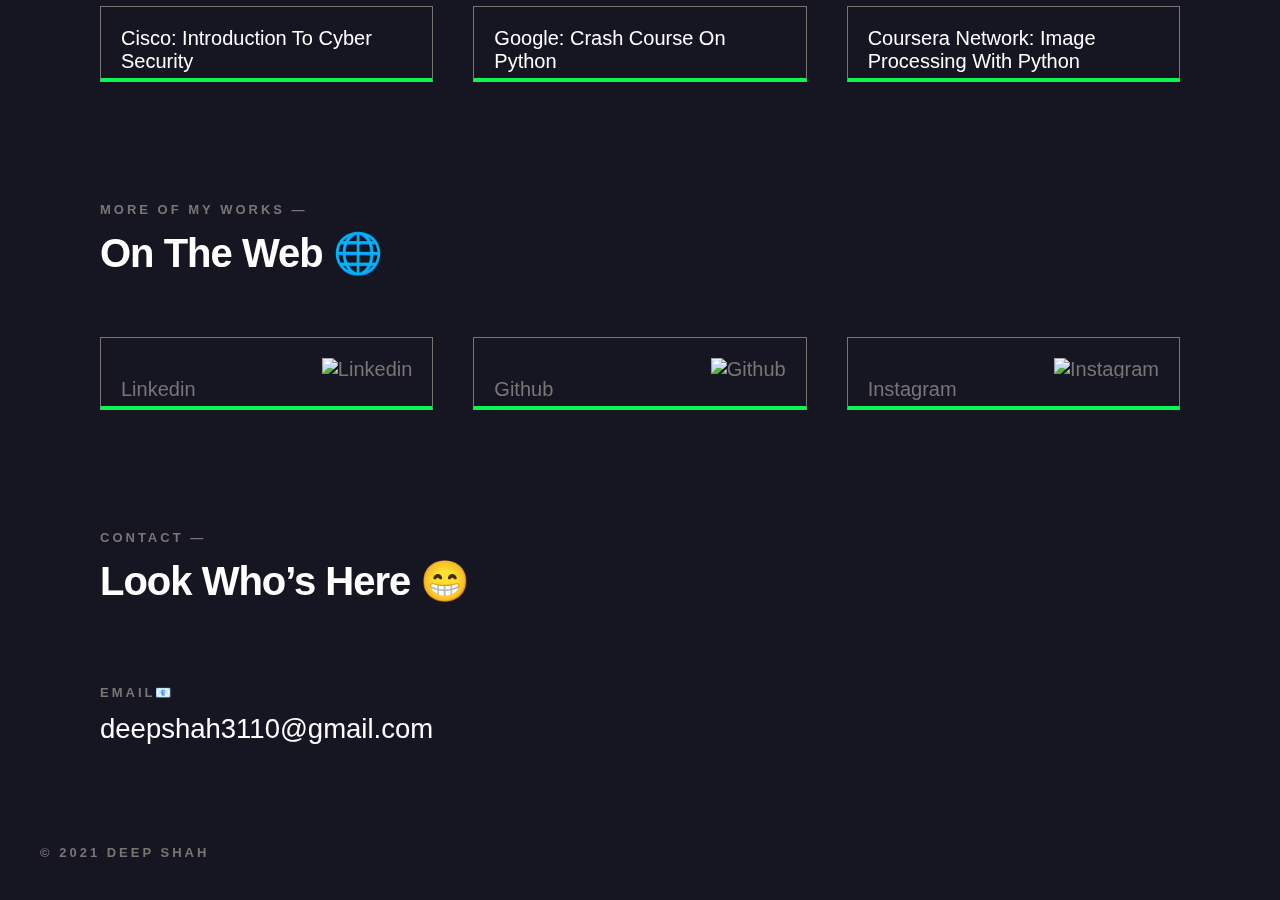
==== commit 6b7a1bb0: "Update index.html" ====
--- a/index.html
+++ b/index.html
@@ -261,7 +261,7 @@
                   <div class="project-box__wrapper" >
 
                   <!-------------------------------EQUISTATISTICS PROJECT CARD------------------------------------>
-                     <div class="project-box" id="projectbox-vid" href="https://youtu.be/665qUFUO6Zs/preview">
+                     <div class="project-box" id="projectbox-vid" href="https://youtu.be/665qUFUO6Zs">
                         <div class="project-box__link"> <!--<a href="https://moviestat.herokuapp.com/" target="_blank" rel="noopener noreferrer"><img src="github.a1bad59c.svg" alt="github logo"></a>-->&nbsp; <a href="https://moviestat.herokuapp.com/" target="_blank" rel="noopener noreferrer"><img src="svg/link.66854e8a.svg" alt="link icon"></a> </div>
                         <div class="project-box__content">
                            <h3 class="heading-3 mb-l" style="margin-bottom: 0rem;">Equistatistics</h3>
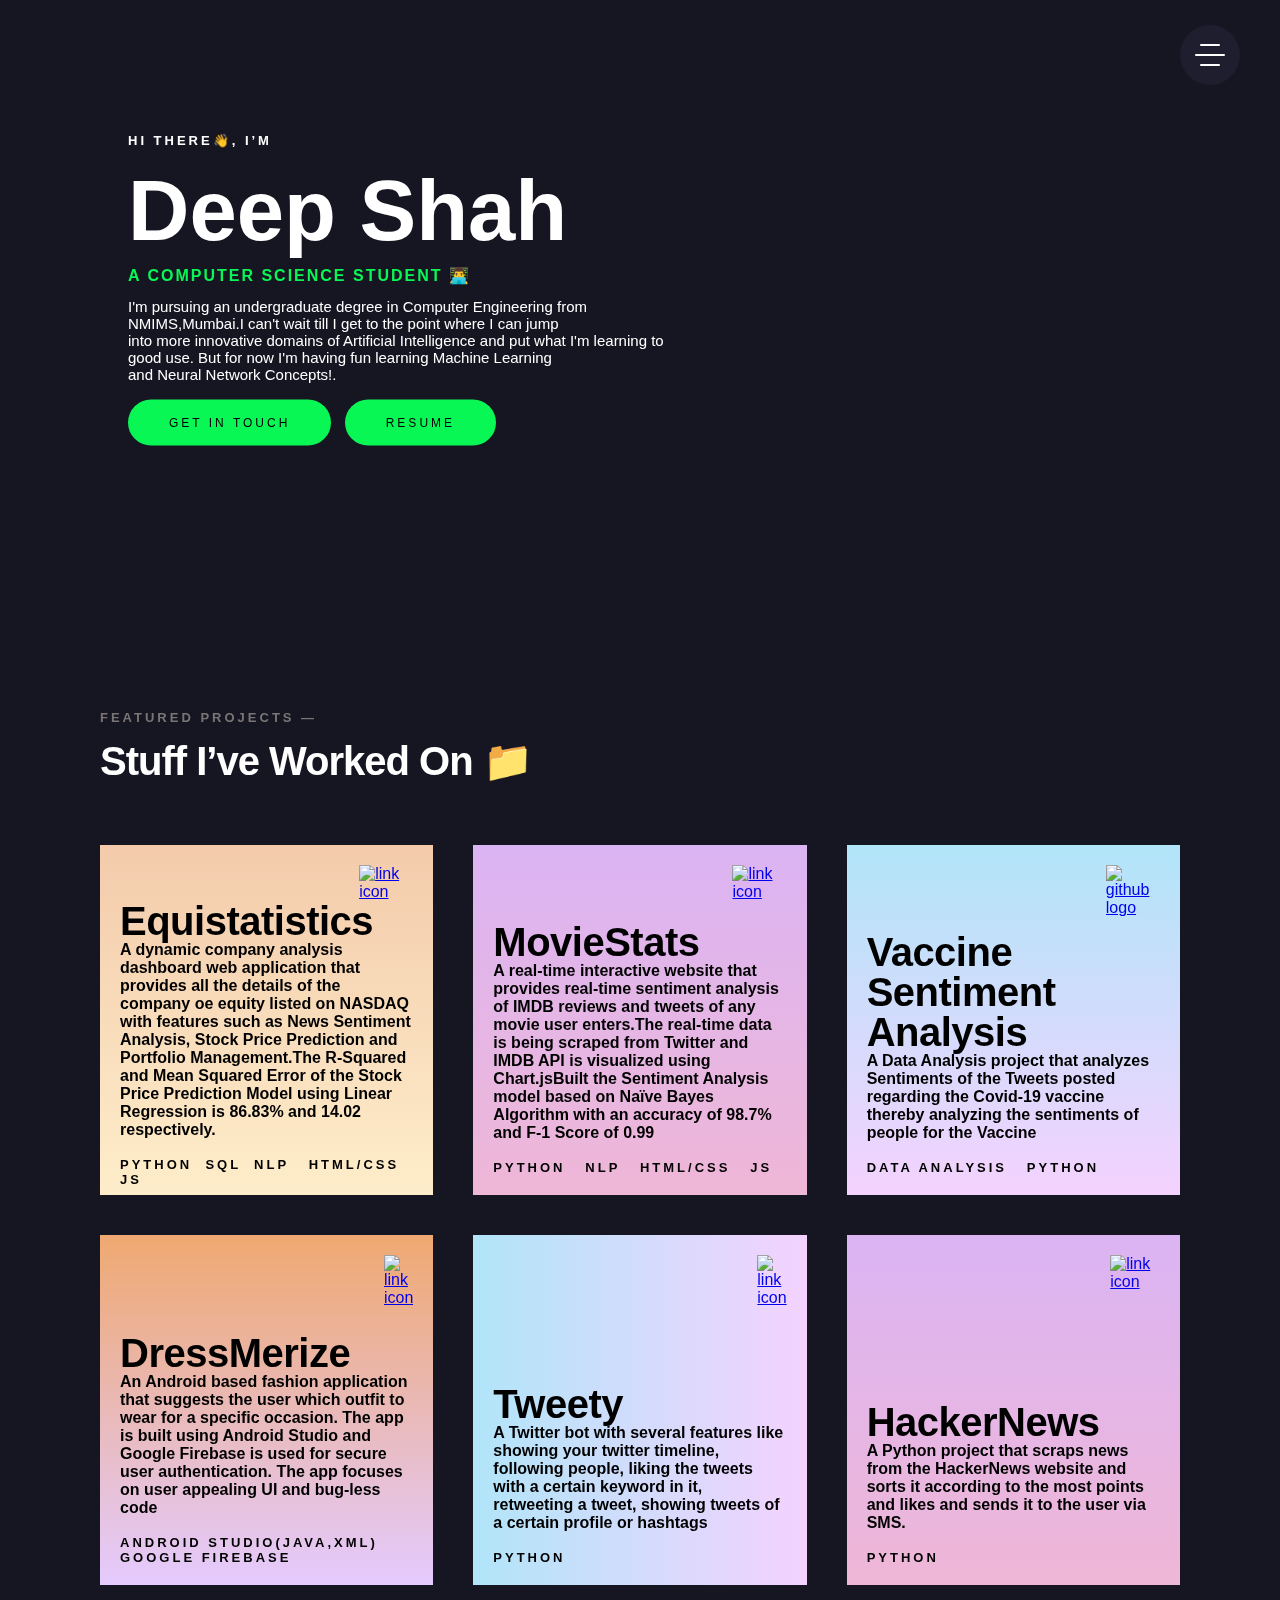
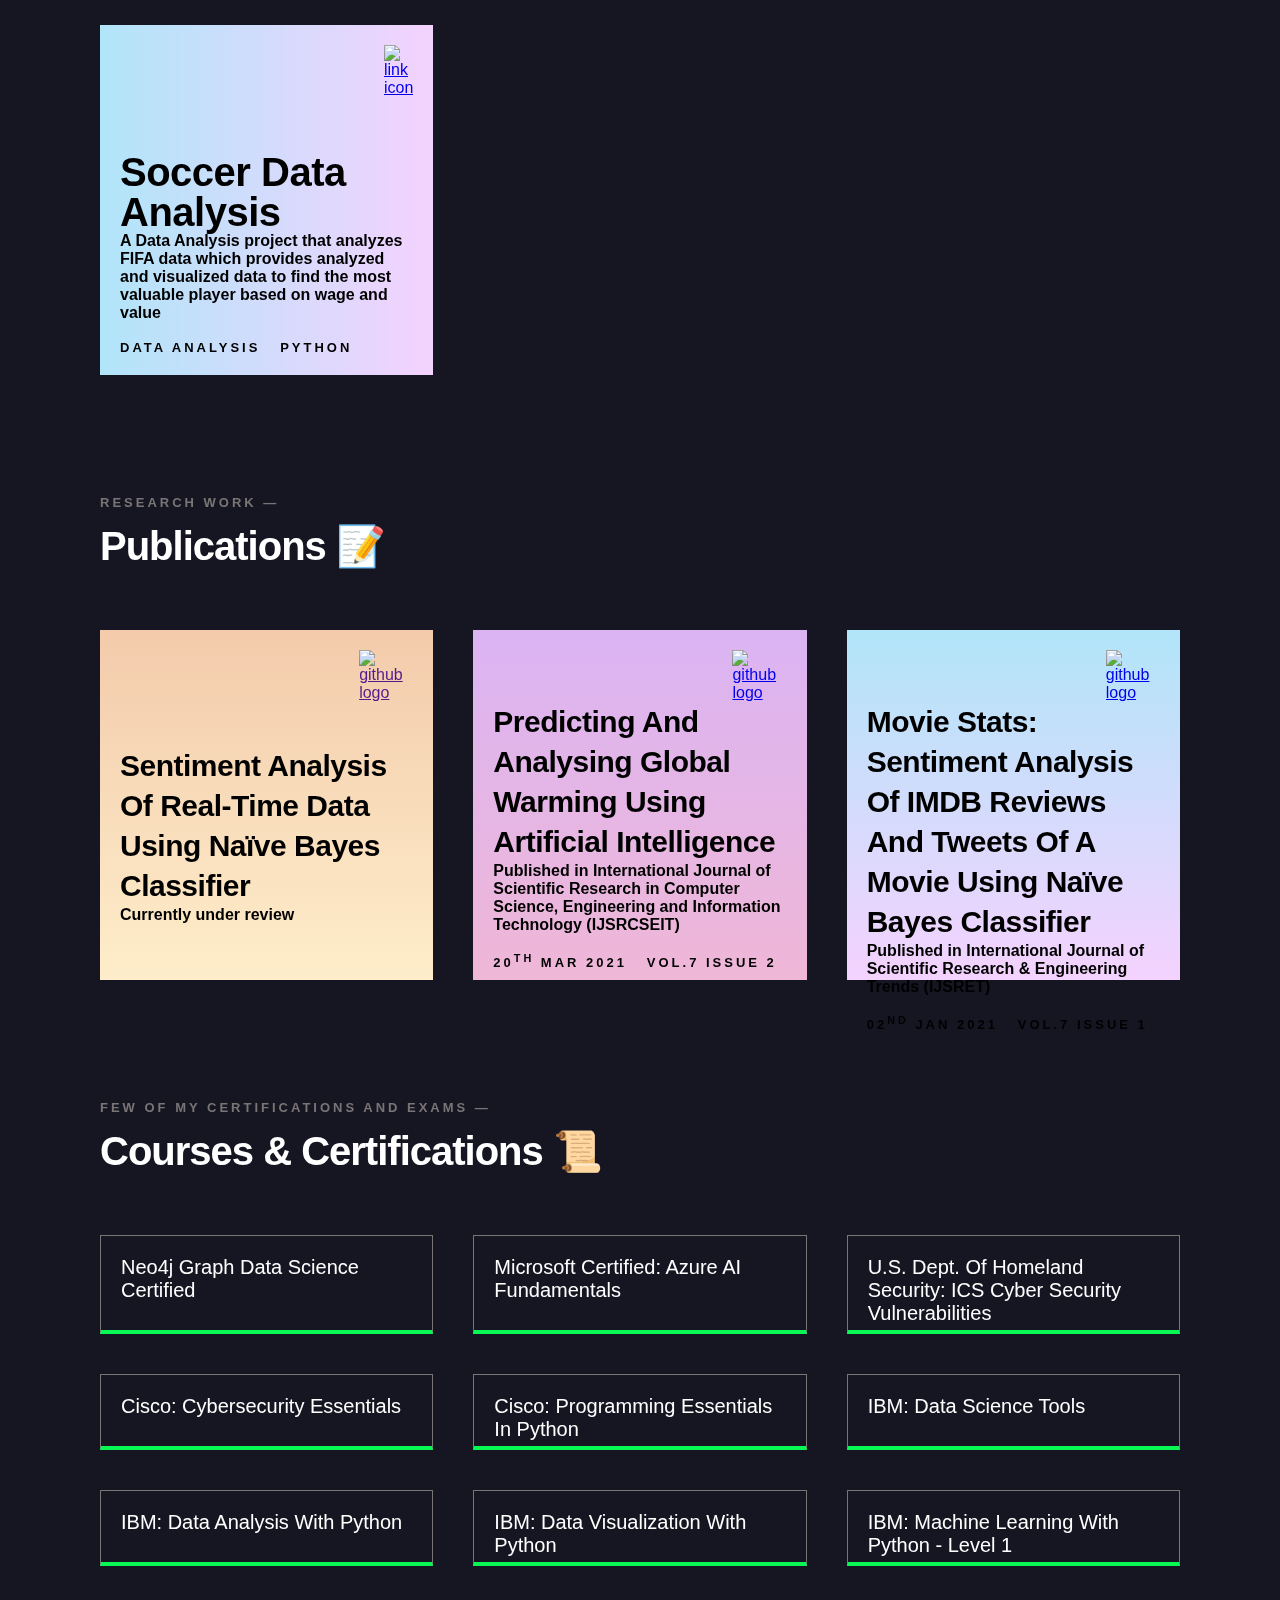
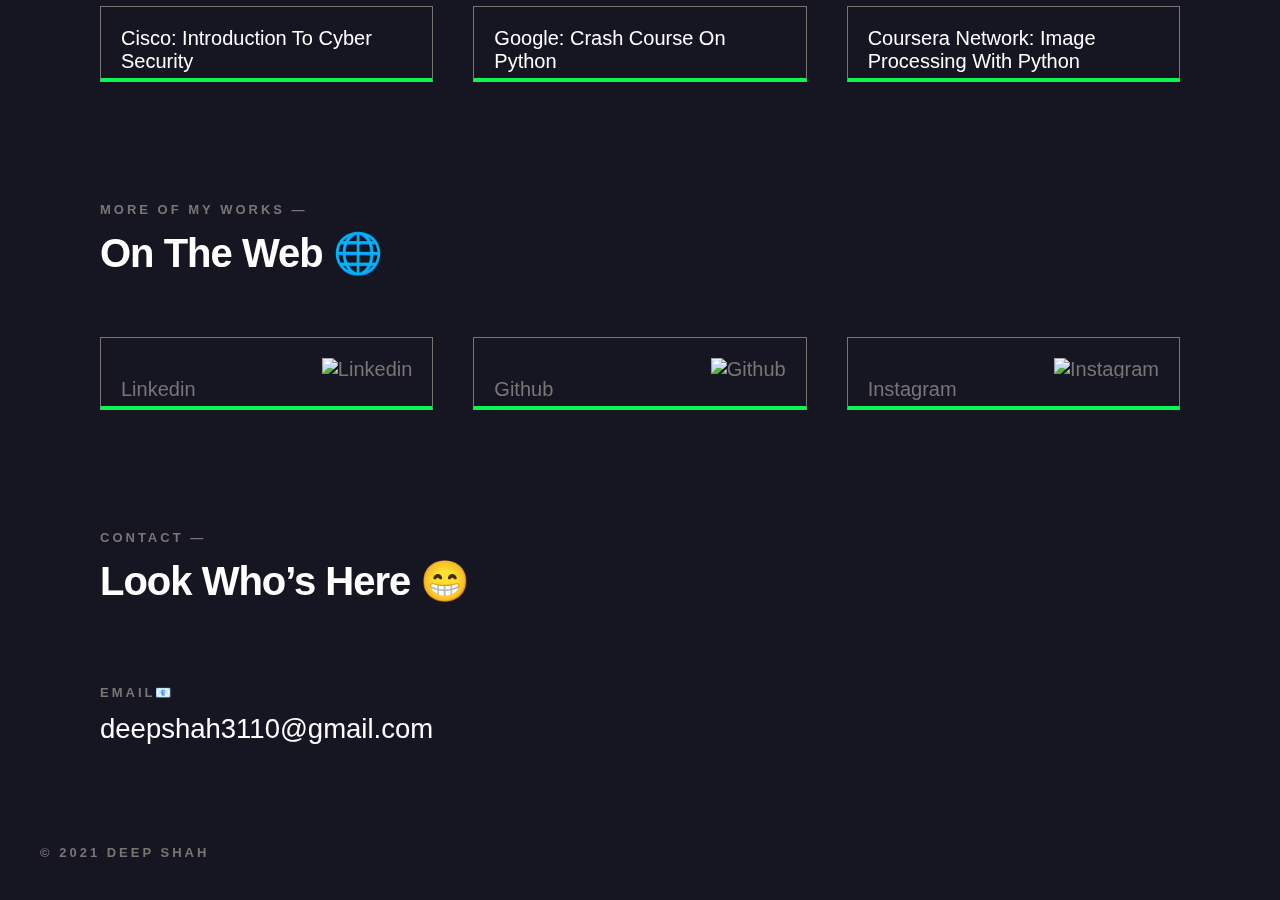
==== commit 783ceeb5: "Update index.html" ====
--- a/index.html
+++ b/index.html
@@ -261,12 +261,12 @@
                   <div class="project-box__wrapper" >
 
                   <!-------------------------------EQUISTATISTICS PROJECT CARD------------------------------------>
-                     <div class="project-box" id="projectbox-vid" href="https://youtu.be/665qUFUO6Zs">
-                        <div class="project-box__link"> <!--<a href="https://moviestat.herokuapp.com/" target="_blank" rel="noopener noreferrer"><img src="github.a1bad59c.svg" alt="github logo"></a>-->&nbsp; <a href="https://moviestat.herokuapp.com/" target="_blank" rel="noopener noreferrer"><img src="svg/link.66854e8a.svg" alt="link icon"></a> </div>
+                     <div class="project-box" id="projectbox-vid" src="https://youtu.be/665qUFUO6Zs">
+                        <div class="project-box__link"> <!--<a href="https://moviestat.herokuapp.com/" target="_blank" rel="noopener noreferrer"><img src="github.a1bad59c.svg" alt="github logo"></a>-->&nbsp; <a href="https://equistatitstics.herokuapp.com/" target="_blank" rel="noopener noreferrer"><img src="svg/link.66854e8a.svg" alt="link icon"></a> </div>
                         <div class="project-box__content">
                            <h3 class="heading-3 mb-l" style="margin-bottom: 0rem;">Equistatistics</h3>
                            <h4 class="">A dynamic company analysis dashboard web application that provides all the details of the 
-                              company and equity listed on NASDAQ with features such as News Sentiment Analysis and Stock Price Prediction.The R-Squared and Mean Squared Error of the Stock Price Prediction Model using Linear Regression is 86.83% and 14.02 respectively.
+                              company oe equity listed on NASDAQ with features such as News Sentiment Analysis, Stock Price Prediction and Portfolio Management.The R-Squared and Mean Squared Error of the Stock Price Prediction Model using Linear Regression is 86.83% and 14.02 respectively.
                              </h4>
                        <br>
                            <h5 class="heading-5">Python &nbsp;SQL &nbsp;NLP &nbsp; HTML/CSS &nbsp; JS</h5>
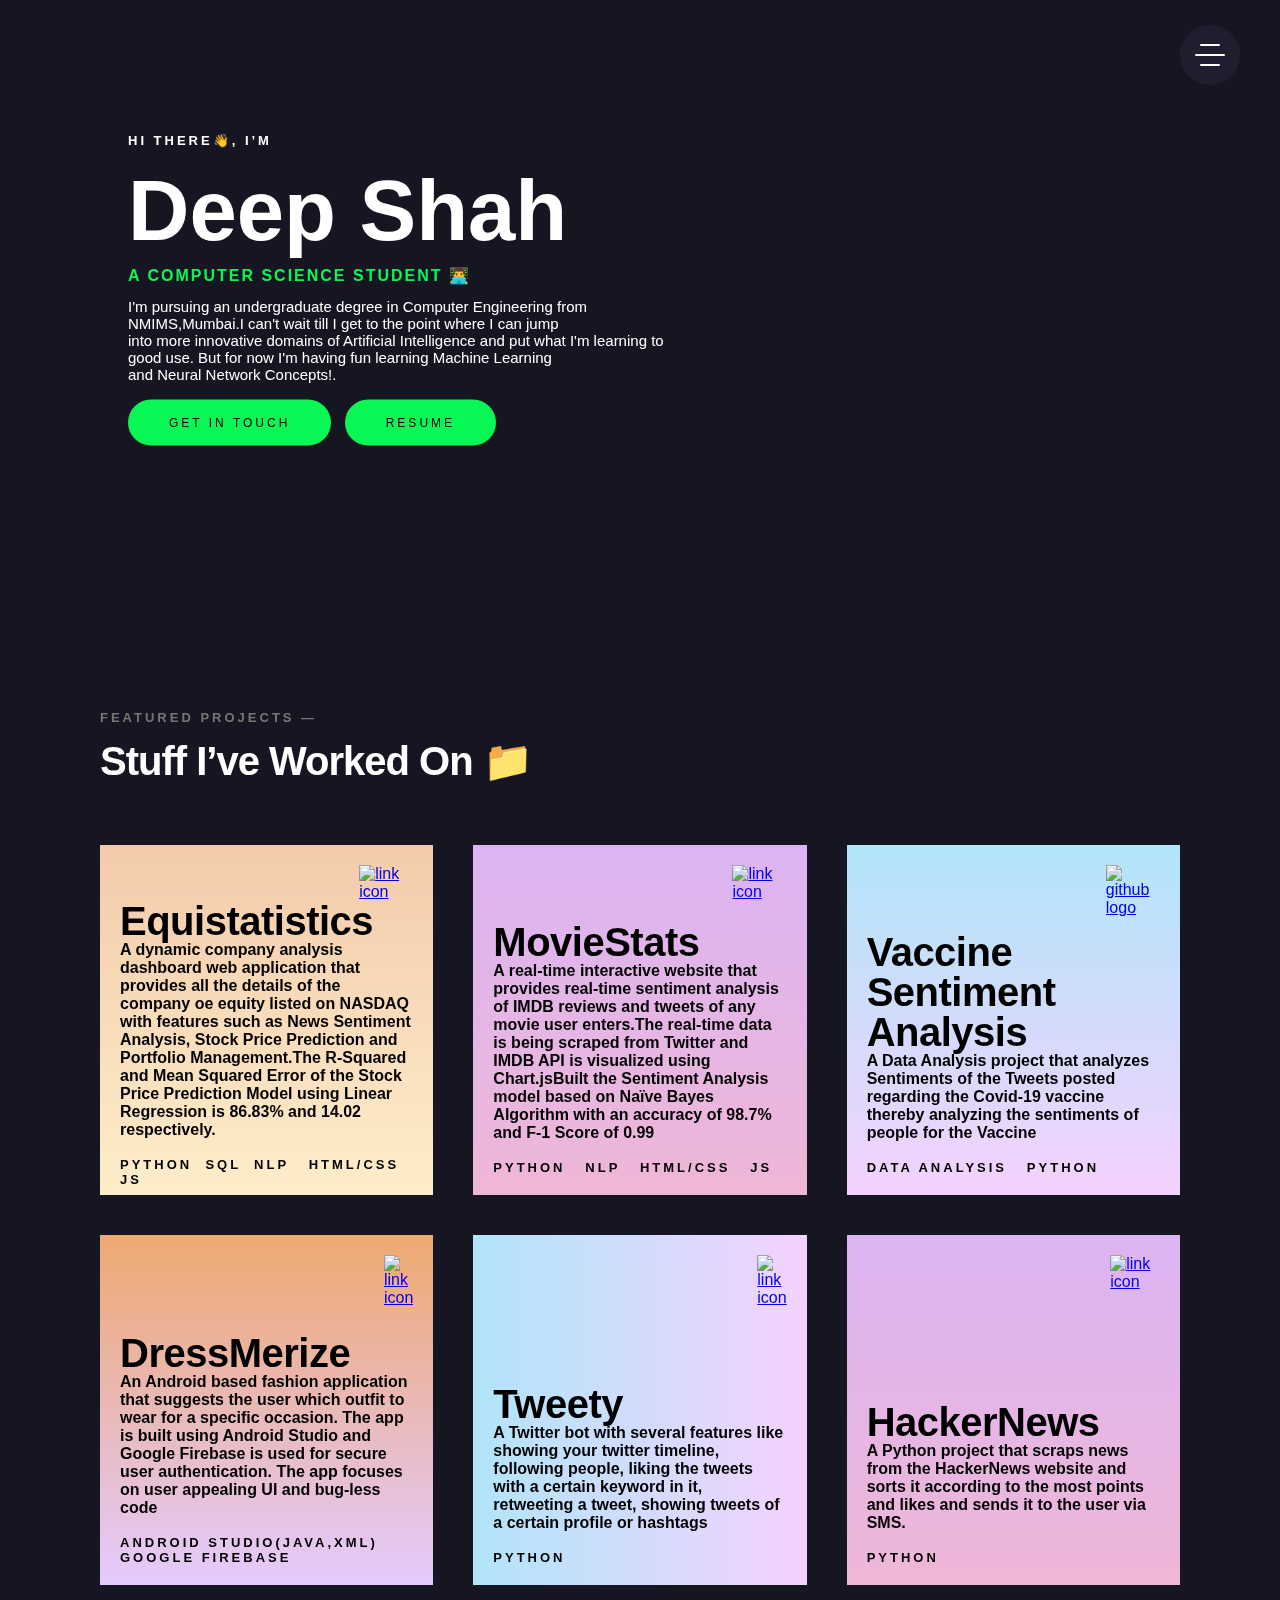
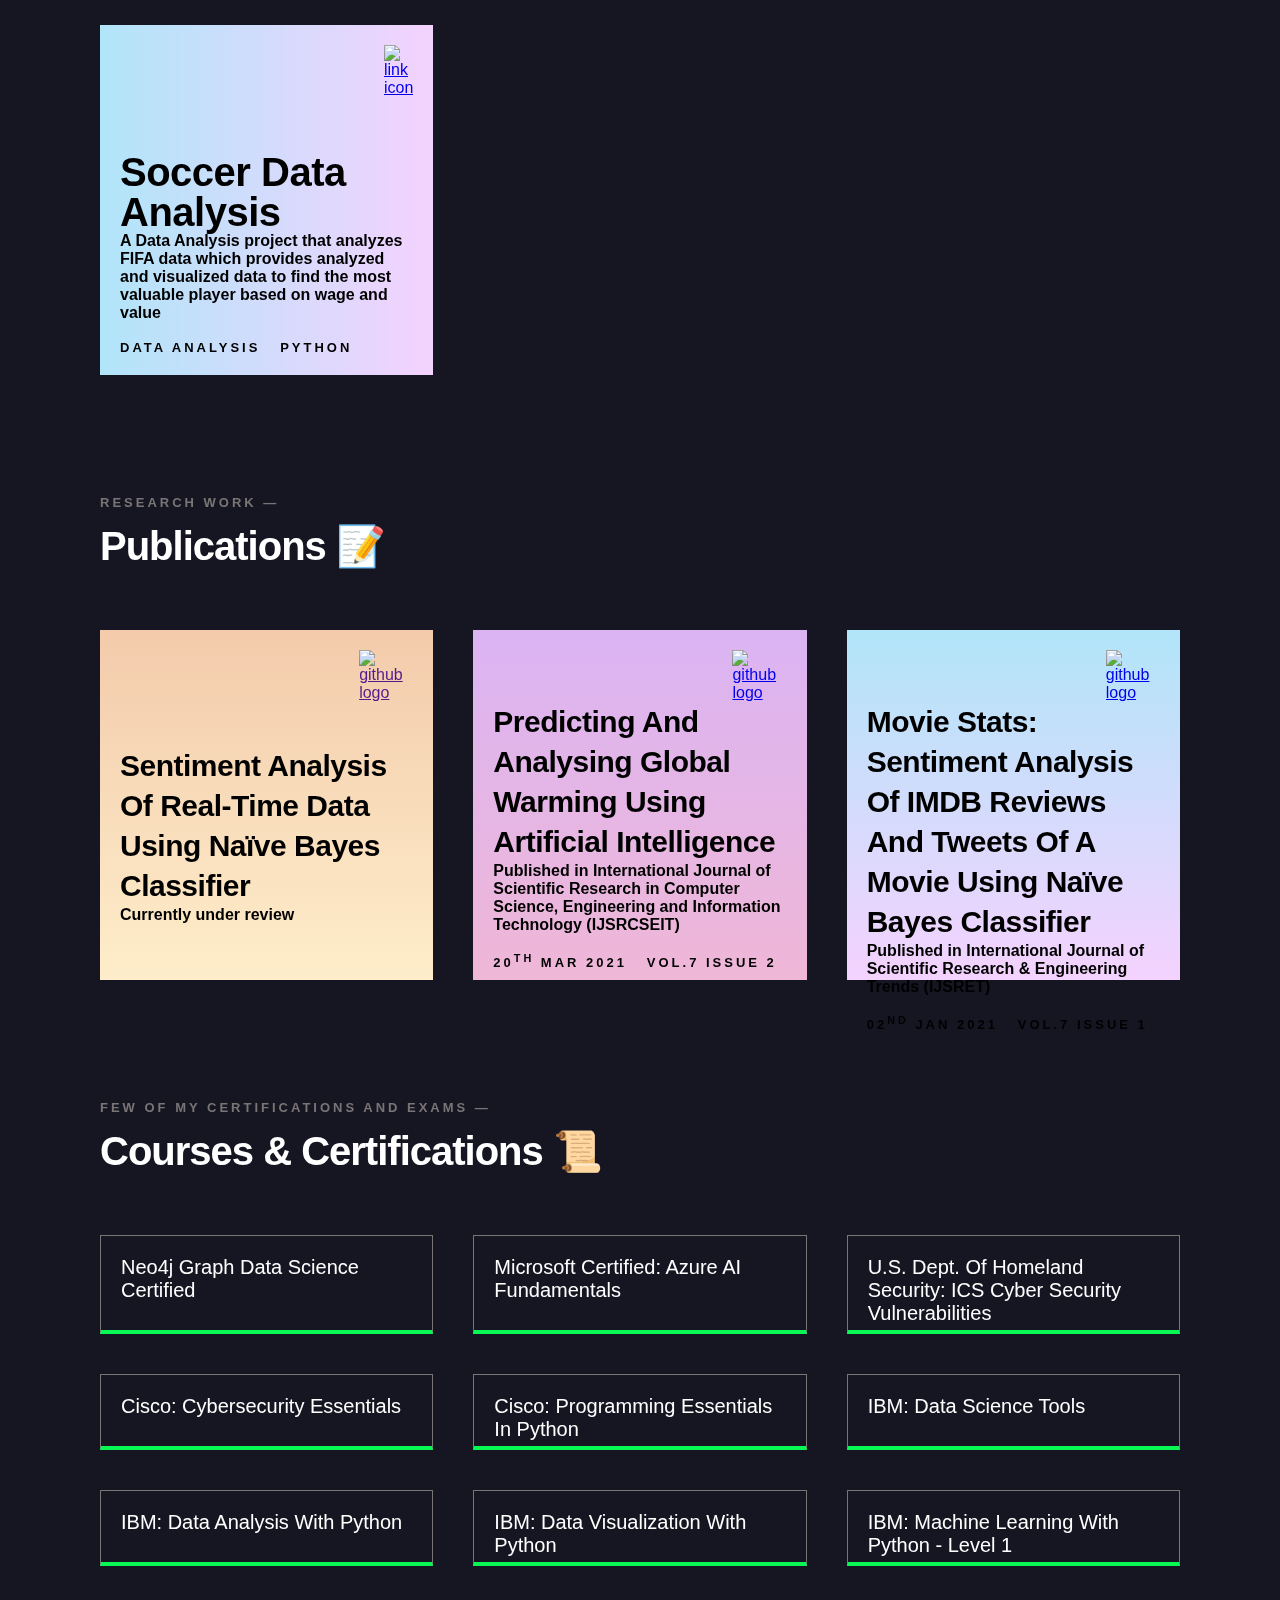
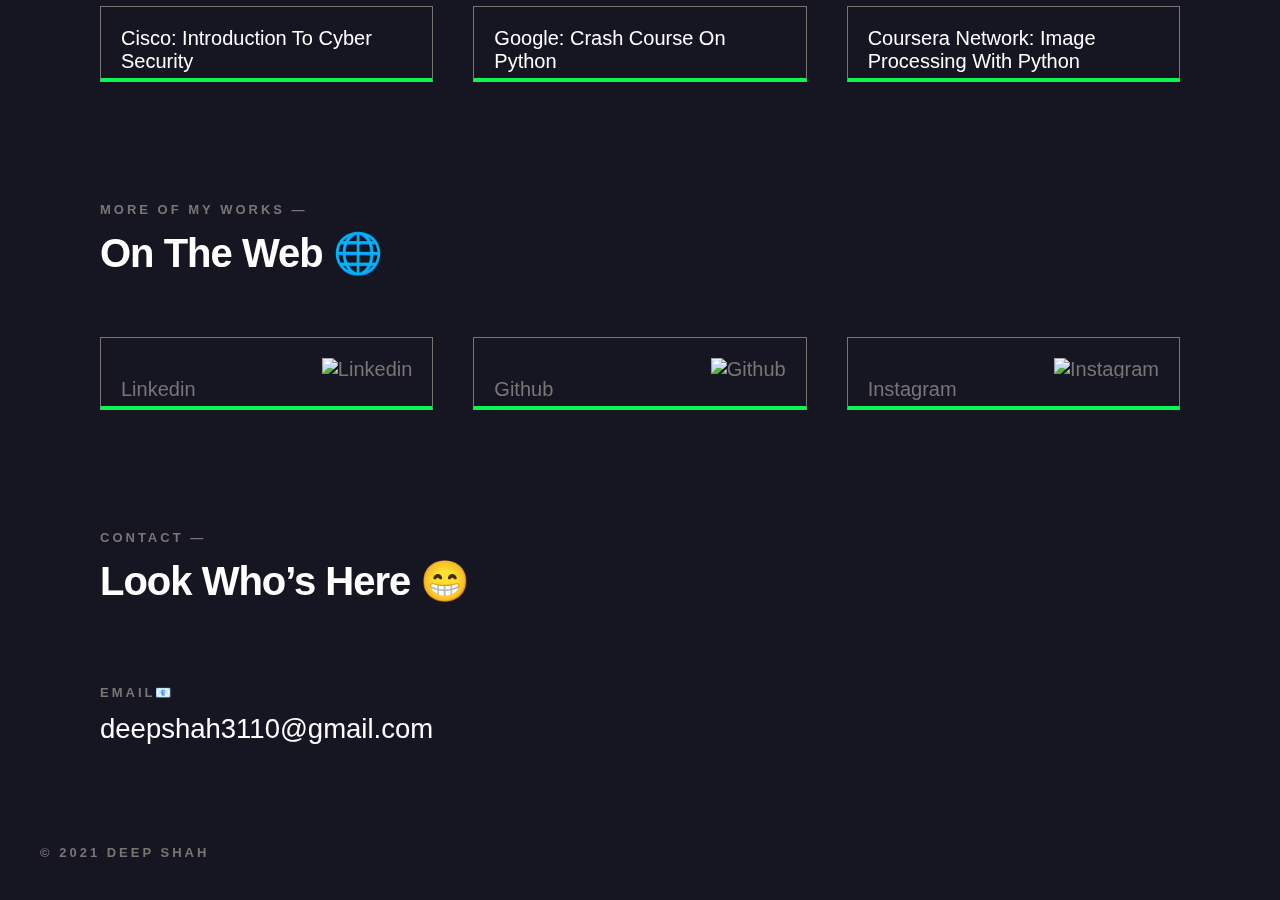
==== commit b2887ea9: "Update index.html" ====
--- a/index.html
+++ b/index.html
@@ -261,7 +261,7 @@
                   <div class="project-box__wrapper" >
 
                   <!-------------------------------EQUISTATISTICS PROJECT CARD------------------------------------>
-                     <div class="project-box" id="projectbox-vid" src="https://youtu.be/665qUFUO6Zs">
+                     <div class="project-box" id="projectbox-vid" href="https://drive.google.com/file/d/16QeoN1r7heTlD1vH2t2gA3jRjQ28EQGy/preview">
                         <div class="project-box__link"> <!--<a href="https://moviestat.herokuapp.com/" target="_blank" rel="noopener noreferrer"><img src="github.a1bad59c.svg" alt="github logo"></a>-->&nbsp; <a href="https://equistatitstics.herokuapp.com/" target="_blank" rel="noopener noreferrer"><img src="svg/link.66854e8a.svg" alt="link icon"></a> </div>
                         <div class="project-box__content">
                            <h3 class="heading-3 mb-l" style="margin-bottom: 0rem;">Equistatistics</h3>
